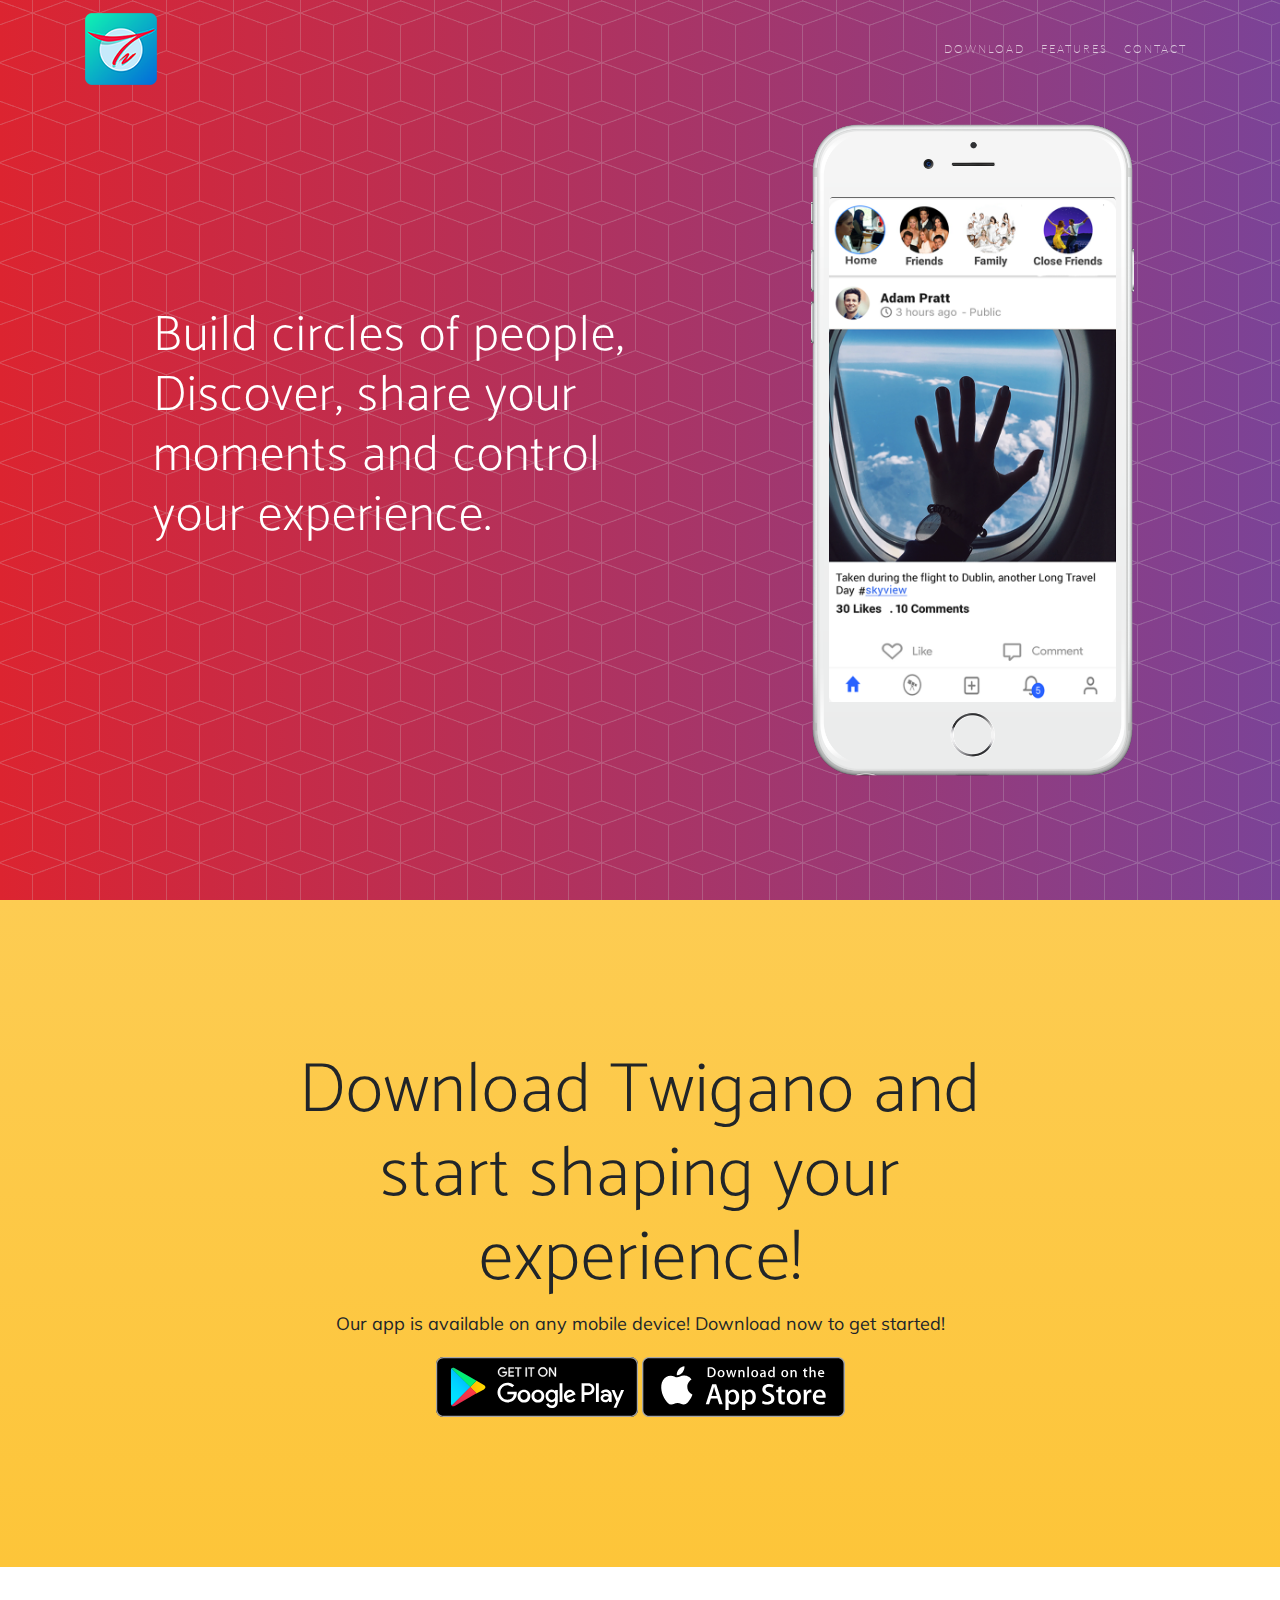
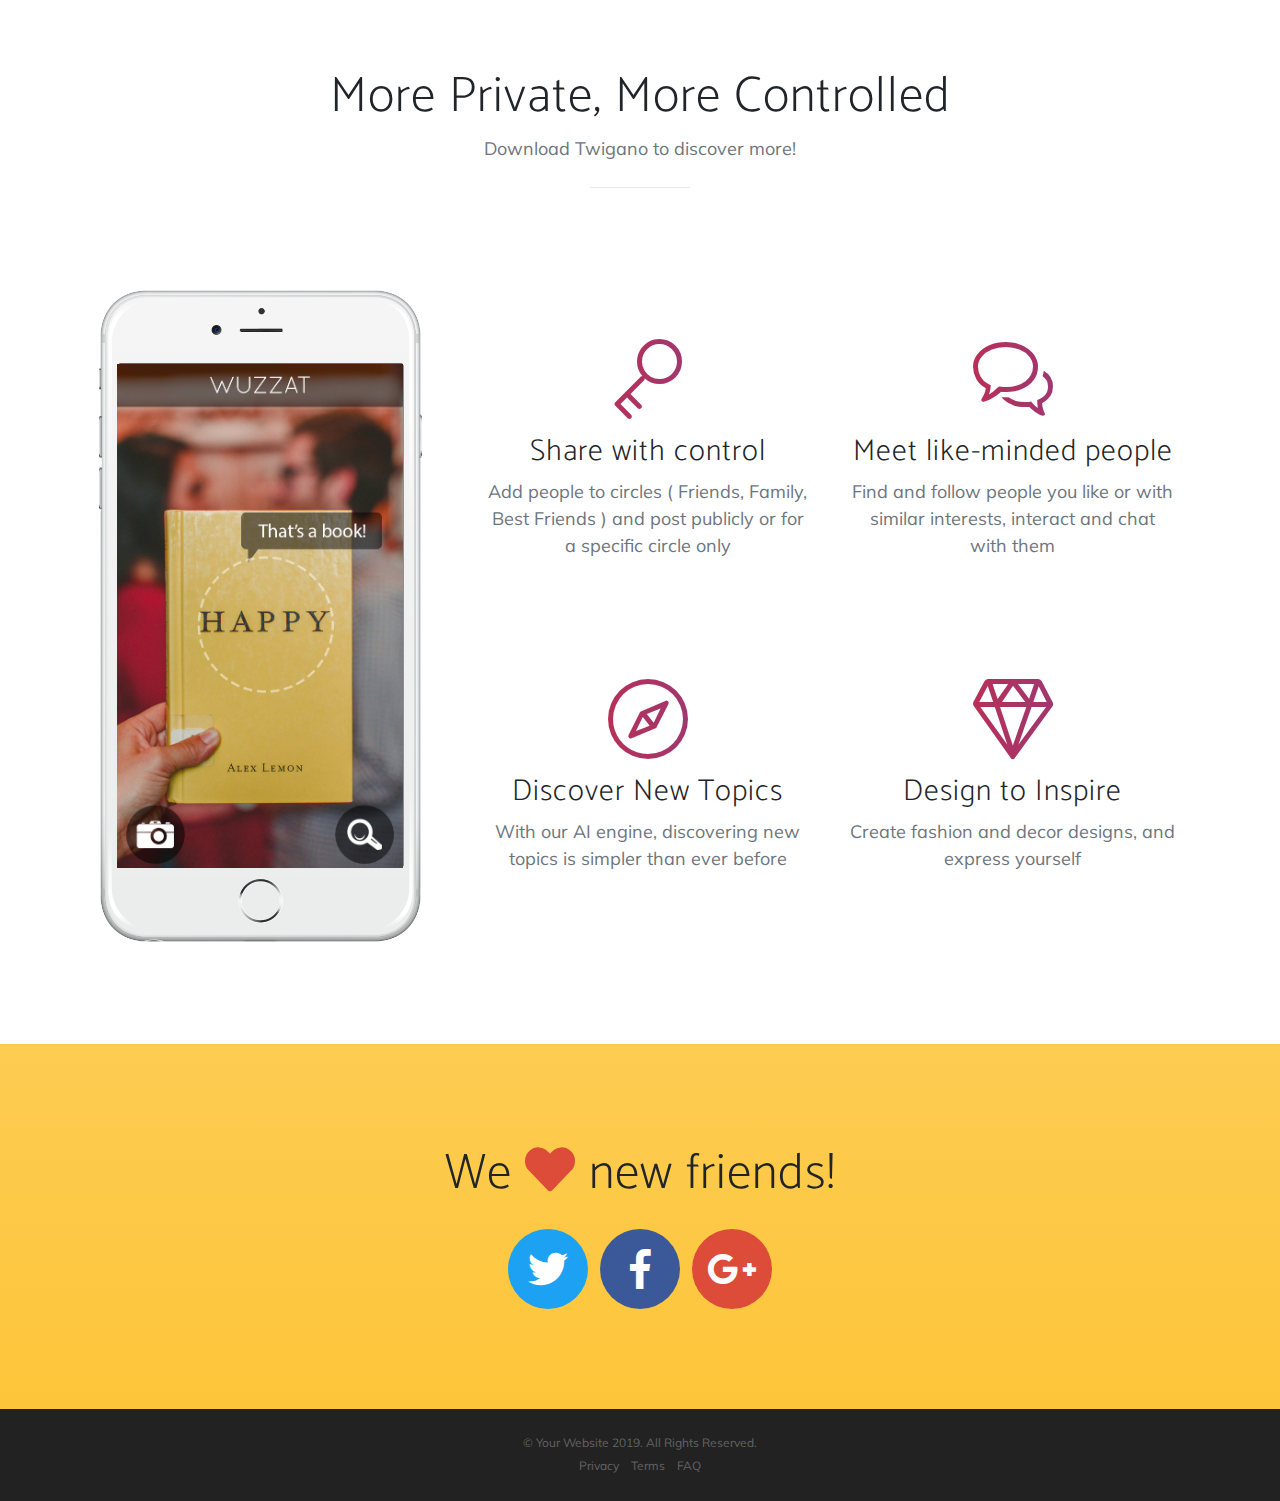
==== twigano site/index.html @ 5e7f29f9 "Twigano site" ====
<!DOCTYPE html>
<html lang="en">

<head>

  <meta charset="utf-8">
  <meta name="viewport" content="width=device-width, initial-scale=1, shrink-to-fit=no">
  <meta name="description" content="">
  <meta name="author" content="">

  <title>Twigano - Build Circles, Discover, and Share</title>

  <!-- Bootstrap core CSS -->
  <link href="vendor/bootstrap/css/bootstrap.min.css" rel="stylesheet">

  <!-- Custom fonts for this template -->
  <link href="vendor/fontawesome-free/css/all.min.css" rel="stylesheet">
  <link rel="stylesheet" href="vendor/simple-line-icons/css/simple-line-icons.css">
  <link href="https://fonts.googleapis.com/css?family=Lato" rel="stylesheet">
  <link href="https://fonts.googleapis.com/css?family=Catamaran:100,200,300,400,500,600,700,800,900" rel="stylesheet">
  <link href="https://fonts.googleapis.com/css?family=Muli" rel="stylesheet">

  <!-- Plugin CSS -->
  <link rel="stylesheet" href="device-mockups/device-mockups.min.css">

  <!-- Custom styles for this template -->
  <link href="css/new-age.min.css" rel="stylesheet">

</head>

<body id="page-top">

  <!-- Navigation -->
  <nav class="navbar navbar-expand-lg navbar-light fixed-top" id="mainNav">
    <div class="container">
      <!--<a class="navbar-brand js-scroll-trigger" href="#page-top">Twigano</a> -->
      <a class="navbar-brand js-scroll-trigger" href="#page-top"><img src="img/app-logo72.png" alt=""></a>
      <button class="navbar-toggler navbar-toggler-right" type="button" data-toggle="collapse" data-target="#navbarResponsive" aria-controls="navbarResponsive" aria-expanded="false" aria-label="Toggle navigation">
        Menu
        <i class="fas fa-bars"></i>
      </button>
      <div class="collapse navbar-collapse" id="navbarResponsive">
        <ul class="navbar-nav ml-auto">
          <li class="nav-item">
            <a class="nav-link js-scroll-trigger" href="#download">Download</a>
          </li>
          <li class="nav-item">
            <a class="nav-link js-scroll-trigger" href="#features">Features</a>
          </li>
          <li class="nav-item">
            <a class="nav-link js-scroll-trigger" href="#contact">Contact</a>
          </li>
        </ul>
      </div>
    </div>
  </nav>

  <header class="masthead">
    <div class="container h-100">
      <div class="row h-100">
        <div class="col-lg-7 my-auto">
          <div class="header-content mx-auto">
            <h1 class="mb-5"> Build circles of people, Discover, share your moments and control your experience.</h1>
            
          </div>
        </div>
        <div class="col-lg-5 my-auto">
          <div class="device-container">
            <div class="device-mockup iphone6_plus portrait white">
              <div class="device">
                <div class="screen">
                  <!-- Demo image for screen mockup, you can put an image here, some HTML, an animation, video, or anything else! -->
                  <img src="img/imgapp.png" class="img-fluid" alt="">
                </div>
                <div class="button">
                  <!-- You can hook the "home button" to some JavaScript events or just remove it -->
                </div>
              </div>
            </div>
          </div>
        </div>
      </div>
    </div>
  </header>

  <section class="download bg-primary text-center" id="download">
    <div class="container">
      <div class="row">
        <div class="col-md-8 mx-auto">
          <h2 class="section-heading">Download Twigano and start shaping your experience!</h2>
          <p>Our app is available on any mobile device! Download now to get started!</p>
          <div class="badges">
            <a class="badge-link" href="#"><img src="img/google-play-badge.svg" alt=""></a>
            <a class="badge-link" href="#"><img src="img/app-store-badge.svg" alt=""></a>
          </div>
        </div>
      </div>
    </div>
  </section>

  <section class="features" id="features">
    <div class="container">
      <div class="section-heading text-center">
        <h2>More Private, More Controlled</h2>
        <p class="text-muted">Download Twigano to discover more!</p>
        <hr>
      </div>
      <div class="row">
        <div class="col-lg-4 my-auto">
          <div class="device-container">
            <div class="device-mockup iphone6_plus portrait white">
              <div class="device">
                <div class="screen">
                  <!-- Demo image for screen mockup, you can put an image here, some HTML, an animation, video, or anything else! -->
                  <img src="img/demo-screen-1.jpg" class="img-fluid" alt="">
                </div>
                <div class="button">
                  <!-- You can hook the "home button" to some JavaScript events or just remove it -->
                </div>
              </div>
            </div>
          </div>
        </div>
        <div class="col-lg-8 my-auto">
          <div class="container-fluid">
            <div class="row">
              <div class="col-lg-6">
                <div class="feature-item">
                  <i class="icon-key text-primary"></i>
                  <h3>Share with control</h3>
                  <p class="text-muted">Add people to circles ( Friends, Family, Best Friends ) and post publicly or for a specific circle only</p>
                </div>
              </div>
              <div class="col-lg-6">
                <div class="feature-item">
                  <i class="icon-bubbles text-primary"></i>
                  <h3>Meet like-minded people</h3>
                  <p class="text-muted">Find and follow people you like or with similar interests, interact and chat with them</p>
                </div>
              </div>
            </div>
            <div class="row">
              <div class="col-lg-6">
                <div class="feature-item">
                  <i class="icon-compass text-primary"></i>
                  <h3>Discover New Topics</h3>
                  <p class="text-muted">With our AI engine, discovering new topics is simpler than ever before</p>
                </div>
              </div>
              <div class="col-lg-6">
                <div class="feature-item">
                  <i class="icon-diamond text-primary"></i>
                  <h3>Design to Inspire</h3>
                  <p class="text-muted">Create fashion and decor designs, and express yourself</p>
                </div>
              </div>
            </div>
          </div>
        </div>
      </div>
    </div>
  </section>
<!--
  <section class="cta">
    <div class="cta-content">
      <div class="container">
        <h2>Stop waiting.<br>Start building.</h2>
        <a href="#contact" class="btn btn-outline btn-xl js-scroll-trigger">Let's Get Started!</a>
      </div>
    </div>
    <div class="overlay"></div>
  </section>
-->
  <section class="contact bg-primary" id="contact">
    <div class="container">
      <h2>We
        <i class="fas fa-heart"></i>
        new friends!</h2>
      <ul class="list-inline list-social">
        <li class="list-inline-item social-twitter">
          <a href="#">
            <i class="fab fa-twitter"></i>
          </a>
        </li>
        <li class="list-inline-item social-facebook">
          <a href="#">
            <i class="fab fa-facebook-f"></i>
          </a>
        </li>
        <li class="list-inline-item social-google-plus">
          <a href="#">
            <i class="fab fa-google-plus-g"></i>
          </a>
        </li>
      </ul>
    </div>
  </section>

  <footer>
    <div class="container">
      <p>&copy; Your Website 2019. All Rights Reserved.</p>
      <ul class="list-inline">
        <li class="list-inline-item">
          <a href="#">Privacy</a>
        </li>
        <li class="list-inline-item">
          <a href="#">Terms</a>
        </li>
        <li class="list-inline-item">
          <a href="#">FAQ</a>
        </li>
      </ul>
    </div>
  </footer>

  <!-- Bootstrap core JavaScript -->
  <script src="vendor/jquery/jquery.min.js"></script>
  <script src="vendor/bootstrap/js/bootstrap.bundle.min.js"></script>

  <!-- Plugin JavaScript -->
  <script src="vendor/jquery-easing/jquery.easing.min.js"></script>

  <!-- Custom scripts for this template -->
  <script src="js/new-age.min.js"></script>

</body>

</html>
---- twigano site/vendor/fontawesome-free/css/all.min.css ----
.fa,.fab,.fal,.far,.fas{-moz-osx-font-smoothing:grayscale;-webkit-font-smoothing:antialiased;display:inline-block;font-style:normal;font-variant:normal;text-rendering:auto;line-height:1}.fa-lg{font-size:1.33333em;line-height:.75em;vertical-align:-.0667em}.fa-xs{font-size:.75em}.fa-sm{font-size:.875em}.fa-1x{font-size:1em}.fa-2x{font-size:2em}.fa-3x{font-size:3em}.fa-4x{font-size:4em}.fa-5x{font-size:5em}.fa-6x{font-size:6em}.fa-7x{font-size:7em}.fa-8x{font-size:8em}.fa-9x{font-size:9em}.fa-10x{font-size:10em}.fa-fw{text-align:center;width:1.25em}.fa-ul{list-style-type:none;margin-left:2.5em;padding-left:0}.fa-ul>li{position:relative}.fa-li{left:-2em;position:absolute;text-align:center;width:2em;line-height:inherit}.fa-border{border:.08em solid #eee;border-radius:.1em;padding:.2em .25em .15em}.fa-pull-left{float:left}.fa-pull-right{float:right}.fa.fa-pull-left,.fab.fa-pull-left,.fal.fa-pull-left,.far.fa-pull-left,.fas.fa-pull-left{margin-right:.3em}.fa.fa-pull-right,.fab.fa-pull-right,.fal.fa-pull-right,.far.fa-pull-right,.fas.fa-pull-right{margin-left:.3em}.fa-spin{animation:fa-spin 2s infinite linear}.fa-pulse{animation:fa-spin 1s infinite steps(8)}@keyframes fa-spin{0%{transform:rotate(0deg)}to{transform:rotate(1turn)}}.fa-rotate-90{-ms-filter:"progid:DXImageTransform.Microsoft.BasicImage(rotation=1)";transform:rotate(90deg)}.fa-rotate-180{-ms-filter:"progid:DXImageTransform.Microsoft.BasicImage(rotation=2)";transform:rotate(180deg)}.fa-rotate-270{-ms-filter:"progid:DXImageTransform.Microsoft.BasicImage(rotation=3)";transform:rotate(270deg)}.fa-flip-horizontal{-ms-filter:"progid:DXImageTransform.Microsoft.BasicImage(rotation=0, mirror=1)";transform:scaleX(-1)}.fa-flip-vertical{transform:scaleY(-1)}.fa-flip-both,.fa-flip-horizontal.fa-flip-vertical,.fa-flip-vertical{-ms-filter:"progid:DXImageTransform.Microsoft.BasicImage(rotation=2, mirror=1)"}.fa-flip-both,.fa-flip-horizontal.fa-flip-vertical{transform:scale(-1)}:root .fa-flip-both,:root .fa-flip-horizontal,:root .fa-flip-vertical,:root .fa-rotate-90,:root .fa-rotate-180,:root .fa-rotate-270{filter:none}.fa-stack{display:inline-block;height:2em;line-height:2em;position:relative;vertical-align:middle;width:2.5em}.fa-stack-1x,.fa-stack-2x{left:0;position:absolute;text-align:center;width:100%}.fa-stack-1x{line-height:inherit}.fa-stack-2x{font-size:2em}.fa-inverse{color:#fff}.fa-500px:before{content:"\f26e"}.fa-accessible-icon:before{content:"\f368"}.fa-accusoft:before{content:"\f369"}.fa-acquisitions-incorporated:before{content:"\f6af"}.fa-ad:before{content:"\f641"}.fa-address-book:before{content:"\f2b9"}.fa-address-card:before{content:"\f2bb"}.fa-adjust:before{content:"\f042"}.fa-adn:before{content:"\f170"}.fa-adobe:before{content:"\f778"}.fa-adversal:before{content:"\f36a"}.fa-affiliatetheme:before{content:"\f36b"}.fa-air-freshener:before{content:"\f5d0"}.fa-algolia:before{content:"\f36c"}.fa-align-center:before{content:"\f037"}.fa-align-justify:before{content:"\f039"}.fa-align-left:before{content:"\f036"}.fa-align-right:before{content:"\f038"}.fa-alipay:before{content:"\f642"}.fa-allergies:before{content:"\f461"}.fa-amazon:before{content:"\f270"}.fa-amazon-pay:before{content:"\f42c"}.fa-ambulance:before{content:"\f0f9"}.fa-american-sign-language-interpreting:before{content:"\f2a3"}.fa-amilia:before{content:"\f36d"}.fa-anchor:before{content:"\f13d"}.fa-android:before{content:"\f17b"}.fa-angellist:before{content:"\f209"}.fa-angle-double-down:before{content:"\f103"}.fa-angle-double-left:before{content:"\f100"}.fa-angle-double-right:before{content:"\f101"}.fa-angle-double-up:before{content:"\f102"}.fa-angle-down:before{content:"\f107"}.fa-angle-left:before{content:"\f104"}.fa-angle-right:before{content:"\f105"}.fa-angle-up:before{content:"\f106"}.fa-angry:before{content:"\f556"}.fa-angrycreative:before{content:"\f36e"}.fa-angular:before{content:"\f420"}.fa-ankh:before{content:"\f644"}.fa-app-store:before{content:"\f36f"}.fa-app-store-ios:before{content:"\f370"}.fa-apper:before{content:"\f371"}.fa-apple:before{content:"\f179"}.fa-apple-alt:before{content:"\f5d1"}.fa-apple-pay:before{content:"\f415"}.fa-archive:before{content:"\f187"}.fa-archway:before{content:"\f557"}.fa-arrow-alt-circle-down:before{content:"\f358"}.fa-arrow-alt-circle-left:before{content:"\f359"}.fa-arrow-alt-circle-right:before{content:"\f35a"}.fa-arrow-alt-circle-up:before{content:"\f35b"}.fa-arrow-circle-down:before{content:"\f0ab"}.fa-arrow-circle-left:before{content:"\f0a8"}.fa-arrow-circle-right:before{content:"\f0a9"}.fa-arrow-circle-up:before{content:"\f0aa"}.fa-arrow-down:before{content:"\f063"}.fa-arrow-left:before{content:"\f060"}.fa-arrow-right:before{content:"\f061"}.fa-arrow-up:before{content:"\f062"}.fa-arrows-alt:before{content:"\f0b2"}.fa-arrows-alt-h:before{content:"\f337"}.fa-arrows-alt-v:before{content:"\f338"}.fa-artstation:before{content:"\f77a"}.fa-assistive-listening-systems:before{content:"\f2a2"}.fa-asterisk:before{content:"\f069"}.fa-asymmetrik:before{content:"\f372"}.fa-at:before{content:"\f1fa"}.fa-atlas:before{content:"\f558"}.fa-atlassian:before{content:"\f77b"}.fa-atom:before{content:"\f5d2"}.fa-audible:before{content:"\f373"}.fa-audio-description:before{content:"\f29e"}.fa-autoprefixer:before{content:"\f41c"}.fa-avianex:before{content:"\f374"}.fa-aviato:before{content:"\f421"}.fa-award:before{content:"\f559"}.fa-aws:before{content:"\f375"}.fa-baby:before{content:"\f77c"}.fa-baby-carriage:before{content:"\f77d"}.fa-backspace:before{content:"\f55a"}.fa-backward:before{content:"\f04a"}.fa-bacon:before{content:"\f7e5"}.fa-balance-scale:before{content:"\f24e"}.fa-ban:before{content:"\f05e"}.fa-band-aid:before{content:"\f462"}.fa-bandcamp:before{content:"\f2d5"}.fa-barcode:before{content:"\f02a"}.fa-bars:before{content:"\f0c9"}.fa-baseball-ball:before{content:"\f433"}.fa-basketball-ball:before{content:"\f434"}.fa-bath:before{content:"\f2cd"}.fa-battery-empty:before{content:"\f244"}.fa-battery-full:before{content:"\f240"}.fa-battery-half:before{content:"\f242"}.fa-battery-quarter:before{content:"\f243"}.fa-battery-three-quarters:before{content:"\f241"}.fa-bed:before{content:"\f236"}.fa-beer:before{content:"\f0fc"}.fa-behance:before{content:"\f1b4"}.fa-behance-square:before{content:"\f1b5"}.fa-bell:before{content:"\f0f3"}.fa-bell-slash:before{content:"\f1f6"}.fa-bezier-curve:before{content:"\f55b"}.fa-bible:before{content:"\f647"}.fa-bicycle:before{content:"\f206"}.fa-bimobject:before{content:"\f378"}.fa-binoculars:before{content:"\f1e5"}.fa-biohazard:before{content:"\f780"}.fa-birthday-cake:before{content:"\f1fd"}.fa-bitbucket:before{content:"\f171"}.fa-bitcoin:before{content:"\f379"}.fa-bity:before{content:"\f37a"}.fa-black-tie:before{content:"\f27e"}.fa-blackberry:before{content:"\f37b"}.fa-blender:before{content:"\f517"}.fa-blender-phone:before{content:"\f6b6"}.fa-blind:before{content:"\f29d"}.fa-blog:before{content:"\f781"}.fa-blogger:before{content:"\f37c"}.fa-blogger-b:before{content:"\f37d"}.fa-bluetooth:before{content:"\f293"}.fa-bluetooth-b:before{content:"\f294"}.fa-bold:before{content:"\f032"}.fa-bolt:before{content:"\f0e7"}.fa-bomb:before{content:"\f1e2"}.fa-bone:before{content:"\f5d7"}.fa-bong:before{content:"\f55c"}.fa-book:before{content:"\f02d"}.fa-book-dead:before{content:"\f6b7"}.fa-book-medical:before{content:"\f7e6"}.fa-book-open:before{content:"\f518"}.fa-book-reader:before{content:"\f5da"}.fa-bookmark:before{content:"\f02e"}.fa-bowling-ball:before{content:"\f436"}.fa-box:before{content:"\f466"}.fa-box-open:before{content:"\f49e"}.fa-boxes:before{content:"\f468"}.fa-braille:before{content:"\f2a1"}.fa-brain:before{content:"\f5dc"}.fa-bread-slice:before{content:"\f7ec"}.fa-briefcase:before{content:"\f0b1"}.fa-briefcase-medical:before{content:"\f469"}.fa-broadcast-tower:before{content:"\f519"}.fa-broom:before{content:"\f51a"}.fa-brush:before{content:"\f55d"}.fa-btc:before{content:"\f15a"}.fa-bug:before{content:"\f188"}.fa-building:before{content:"\f1ad"}.fa-bullhorn:before{content:"\f0a1"}.fa-bullseye:before{content:"\f140"}.fa-burn:before{content:"\f46a"}.fa-buromobelexperte:before{content:"\f37f"}.fa-bus:before{content:"\f207"}.fa-bus-alt:before{content:"\f55e"}.fa-business-time:before{content:"\f64a"}.fa-buysellads:before{content:"\f20d"}.fa-calculator:before{content:"\f1ec"}.fa-calendar:before{content:"\f133"}.fa-calendar-alt:before{content:"\f073"}.fa-calendar-check:before{content:"\f274"}.fa-calendar-day:before{content:"\f783"}.fa-calendar-minus:before{content:"\f272"}.fa-calendar-plus:before{content:"\f271"}.fa-calendar-times:before{content:"\f273"}.fa-calendar-week:before{content:"\f784"}.fa-camera:before{content:"\f030"}.fa-camera-retro:before{content:"\f083"}.fa-campground:before{content:"\f6bb"}.fa-canadian-maple-leaf:before{content:"\f785"}.fa-candy-cane:before{content:"\f786"}.fa-cannabis:before{content:"\f55f"}.fa-capsules:before{content:"\f46b"}.fa-car:before{content:"\f1b9"}.fa-car-alt:before{content:"\f5de"}.fa-car-battery:before{content:"\f5df"}.fa-car-crash:before{content:"\f5e1"}.fa-car-side:before{content:"\f5e4"}.fa-caret-down:before{content:"\f0d7"}.fa-caret-left:before{content:"\f0d9"}.fa-caret-right:before{content:"\f0da"}.fa-caret-square-down:before{content:"\f150"}.fa-caret-square-left:before{content:"\f191"}.fa-caret-square-right:before{content:"\f152"}.fa-caret-square-up:before{content:"\f151"}.fa-caret-up:before{content:"\f0d8"}.fa-carrot:before{content:"\f787"}.fa-cart-arrow-down:before{content:"\f218"}.fa-cart-plus:before{content:"\f217"}.fa-cash-register:before{content:"\f788"}.fa-cat:before{content:"\f6be"}.fa-cc-amazon-pay:before{content:"\f42d"}.fa-cc-amex:before{content:"\f1f3"}.fa-cc-apple-pay:before{content:"\f416"}.fa-cc-diners-club:before{content:"\f24c"}.fa-cc-discover:before{content:"\f1f2"}.fa-cc-jcb:before{content:"\f24b"}.fa-cc-mastercard:before{content:"\f1f1"}.fa-cc-paypal:before{content:"\f1f4"}.fa-cc-stripe:before{content:"\f1f5"}.fa-cc-visa:before{content:"\f1f0"}.fa-centercode:before{content:"\f380"}.fa-centos:before{content:"\f789"}.fa-certificate:before{content:"\f0a3"}.fa-chair:before{content:"\f6c0"}.fa-chalkboard:before{content:"\f51b"}.fa-chalkboard-teacher:before{content:"\f51c"}.fa-charging-station:before{content:"\f5e7"}.fa-chart-area:before{content:"\f1fe"}.fa-chart-bar:before{content:"\f080"}.fa-chart-line:before{content:"\f201"}.fa-chart-pie:before{content:"\f200"}.fa-check:before{content:"\f00c"}.fa-check-circle:before{content:"\f058"}.fa-check-double:before{content:"\f560"}.fa-check-square:before{content:"\f14a"}.fa-cheese:before{content:"\f7ef"}.fa-chess:before{content:"\f439"}.fa-chess-bishop:before{content:"\f43a"}.fa-chess-board:before{content:"\f43c"}.fa-chess-king:before{content:"\f43f"}.fa-chess-knight:before{content:"\f441"}.fa-chess-pawn:before{content:"\f443"}.fa-chess-queen:before{content:"\f445"}.fa-chess-rook:before{content:"\f447"}.fa-chevron-circle-down:before{content:"\f13a"}.fa-chevron-circle-left:before{content:"\f137"}.fa-chevron-circle-right:before{content:"\f138"}.fa-chevron-circle-up:before{content:"\f139"}.fa-chevron-down:before{content:"\f078"}.fa-chevron-left:before{content:"\f053"}.fa-chevron-right:before{content:"\f054"}.fa-chevron-up:before{content:"\f077"}.fa-child:before{content:"\f1ae"}.fa-chrome:before{content:"\f268"}.fa-church:before{content:"\f51d"}.fa-circle:before{content:"\f111"}.fa-circle-notch:before{content:"\f1ce"}.fa-city:before{content:"\f64f"}.fa-clinic-medical:before{content:"\f7f2"}.fa-clipboard:before{content:"\f328"}.fa-clipboard-check:before{content:"\f46c"}.fa-clipboard-list:before{content:"\f46d"}.fa-clock:before{content:"\f017"}.fa-clone:before{content:"\f24d"}.fa-closed-captioning:before{content:"\f20a"}.fa-cloud:before{content:"\f0c2"}.fa-cloud-download-alt:before{content:"\f381"}.fa-cloud-meatball:before{content:"\f73b"}.fa-cloud-moon:before{content:"\f6c3"}.fa-cloud-moon-rain:before{content:"\f73c"}.fa-cloud-rain:before{content:"\f73d"}.fa-cloud-showers-heavy:before{content:"\f740"}.fa-cloud-sun:before{content:"\f6c4"}.fa-cloud-sun-rain:before{content:"\f743"}.fa-cloud-upload-alt:before{content:"\f382"}.fa-cloudscale:before{content:"\f383"}.fa-cloudsmith:before{content:"\f384"}.fa-cloudversify:before{content:"\f385"}.fa-cocktail:before{content:"\f561"}.fa-code:before{content:"\f121"}.fa-code-branch:before{content:"\f126"}.fa-codepen:before{content:"\f1cb"}.fa-codiepie:before{content:"\f284"}.fa-coffee:before{content:"\f0f4"}.fa-cog:before{content:"\f013"}.fa-cogs:before{content:"\f085"}.fa-coins:before{content:"\f51e"}.fa-columns:before{content:"\f0db"}.fa-comment:before{content:"\f075"}.fa-comment-alt:before{content:"\f27a"}.fa-comment-dollar:before{content:"\f651"}.fa-comment-dots:before{content:"\f4ad"}.fa-comment-medical:before{content:"\f7f5"}.fa-comment-slash:before{content:"\f4b3"}.fa-comments:before{content:"\f086"}.fa-comments-dollar:before{content:"\f653"}.fa-compact-disc:before{content:"\f51f"}.fa-compass:before{content:"\f14e"}.fa-compress:before{content:"\f066"}.fa-compress-arrows-alt:before{content:"\f78c"}.fa-concierge-bell:before{content:"\f562"}.fa-confluence:before{content:"\f78d"}.fa-connectdevelop:before{content:"\f20e"}.fa-contao:before{content:"\f26d"}.fa-cookie:before{content:"\f563"}.fa-cookie-bite:before{content:"\f564"}.fa-copy:before{content:"\f0c5"}.fa-copyright:before{content:"\f1f9"}.fa-couch:before{content:"\f4b8"}.fa-cpanel:before{content:"\f388"}.fa-creative-commons:before{content:"\f25e"}.fa-creative-commons-by:before{content:"\f4e7"}.fa-creative-commons-nc:before{content:"\f4e8"}.fa-creative-commons-nc-eu:before{content:"\f4e9"}.fa-creative-commons-nc-jp:before{content:"\f4ea"}.fa-creative-commons-nd:before{content:"\f4eb"}.fa-creative-commons-pd:before{content:"\f4ec"}.fa-creative-commons-pd-alt:before{content:"\f4ed"}.fa-creative-commons-remix:before{content:"\f4ee"}.fa-creative-commons-sa:before{content:"\f4ef"}.fa-creative-commons-sampling:before{content:"\f4f0"}.fa-creative-commons-sampling-plus:before{content:"\f4f1"}.fa-creative-commons-share:before{content:"\f4f2"}.fa-creative-commons-zero:before{content:"\f4f3"}.fa-credit-card:before{content:"\f09d"}.fa-critical-role:before{content:"\f6c9"}.fa-crop:before{content:"\f125"}.fa-crop-alt:before{content:"\f565"}.fa-cross:before{content:"\f654"}.fa-crosshairs:before{content:"\f05b"}.fa-crow:before{content:"\f520"}.fa-crown:before{content:"\f521"}.fa-crutch:before{content:"\f7f7"}.fa-css3:before{content:"\f13c"}.fa-css3-alt:before{content:"\f38b"}.fa-cube:before{content:"\f1b2"}.fa-cubes:before{content:"\f1b3"}.fa-cut:before{content:"\f0c4"}.fa-cuttlefish:before{content:"\f38c"}.fa-d-and-d:before{content:"\f38d"}.fa-d-and-d-beyond:before{content:"\f6ca"}.fa-dashcube:before{content:"\f210"}.fa-database:before{content:"\f1c0"}.fa-deaf:before{content:"\f2a4"}.fa-delicious:before{content:"\f1a5"}.fa-democrat:before{content:"\f747"}.fa-deploydog:before{content:"\f38e"}.fa-deskpro:before{content:"\f38f"}.fa-desktop:before{content:"\f108"}.fa-dev:before{content:"\f6cc"}.fa-deviantart:before{content:"\f1bd"}.fa-dharmachakra:before{content:"\f655"}.fa-dhl:before{content:"\f790"}.fa-diagnoses:before{content:"\f470"}.fa-diaspora:before{content:"\f791"}.fa-dice:before{content:"\f522"}.fa-dice-d20:before{content:"\f6cf"}.fa-dice-d6:before{content:"\f6d1"}.fa-dice-five:before{content:"\f523"}.fa-dice-four:before{content:"\f524"}.fa-dice-one:before{content:"\f525"}.fa-dice-six:before{content:"\f526"}.fa-dice-three:before{content:"\f527"}.fa-dice-two:before{content:"\f528"}.fa-digg:before{content:"\f1a6"}.fa-digital-ocean:before{content:"\f391"}.fa-digital-tachograph:before{content:"\f566"}.fa-directions:before{content:"\f5eb"}.fa-discord:before{content:"\f392"}.fa-discourse:before{content:"\f393"}.fa-divide:before{content:"\f529"}.fa-dizzy:before{content:"\f567"}.fa-dna:before{content:"\f471"}.fa-dochub:before{content:"\f394"}.fa-docker:before{content:"\f395"}.fa-dog:before{content:"\f6d3"}.fa-dollar-sign:before{content:"\f155"}.fa-dolly:before{content:"\f472"}.fa-dolly-flatbed:before{content:"\f474"}.fa-donate:before{content:"\f4b9"}.fa-door-closed:before{content:"\f52a"}.fa-door-open:before{content:"\f52b"}.fa-dot-circle:before{content:"\f192"}.fa-dove:before{content:"\f4ba"}.fa-download:before{content:"\f019"}.fa-draft2digital:before{content:"\f396"}.fa-drafting-compass:before{content:"\f568"}.fa-dragon:before{content:"\f6d5"}.fa-draw-polygon:before{content:"\f5ee"}.fa-dribbble:before{content:"\f17d"}.fa-dribbble-square:before{content:"\f397"}.fa-dropbox:before{content:"\f16b"}.fa-drum:before{content:"\f569"}.fa-drum-steelpan:before{content:"\f56a"}.fa-drumstick-bite:before{content:"\f6d7"}.fa-drupal:before{content:"\f1a9"}.fa-dumbbell:before{content:"\f44b"}.fa-dumpster:before{content:"\f793"}.fa-dumpster-fire:before{content:"\f794"}.fa-dungeon:before{content:"\f6d9"}.fa-dyalog:before{content:"\f399"}.fa-earlybirds:before{content:"\f39a"}.fa-ebay:before{content:"\f4f4"}.fa-edge:before{content:"\f282"}.fa-edit:before{content:"\f044"}.fa-egg:before{content:"\f7fb"}.fa-eject:before{content:"\f052"}.fa-elementor:before{content:"\f430"}.fa-ellipsis-h:before{content:"\f141"}.fa-ellipsis-v:before{content:"\f142"}.fa-ello:before{content:"\f5f1"}.fa-ember:before{content:"\f423"}.fa-empire:before{content:"\f1d1"}.fa-envelope:before{content:"\f0e0"}.fa-envelope-open:before{content:"\f2b6"}.fa-envelope-open-text:before{content:"\f658"}.fa-envelope-square:before{content:"\f199"}.fa-envira:before{content:"\f299"}.fa-equals:before{content:"\f52c"}.fa-eraser:before{content:"\f12d"}.fa-erlang:before{content:"\f39d"}.fa-ethereum:before{content:"\f42e"}.fa-ethernet:before{content:"\f796"}.fa-etsy:before{content:"\f2d7"}.fa-euro-sign:before{content:"\f153"}.fa-exchange-alt:before{content:"\f362"}.fa-exclamation:before{content:"\f12a"}.fa-exclamation-circle:before{content:"\f06a"}.fa-exclamation-triangle:before{content:"\f071"}.fa-expand:before{content:"\f065"}.fa-expand-arrows-alt:before{content:"\f31e"}.fa-expeditedssl:before{content:"\f23e"}.fa-external-link-alt:before{content:"\f35d"}.fa-external-link-square-alt:before{content:"\f360"}.fa-eye:before{content:"\f06e"}.fa-eye-dropper:before{content:"\f1fb"}.fa-eye-slash:before{content:"\f070"}.fa-facebook:before{content:"\f09a"}.fa-facebook-f:before{content:"\f39e"}.fa-facebook-messenger:before{content:"\f39f"}.fa-facebook-square:before{content:"\f082"}.fa-fantasy-flight-games:before{content:"\f6dc"}.fa-fast-backward:before{content:"\f049"}.fa-fast-forward:before{content:"\f050"}.fa-fax:before{content:"\f1ac"}.fa-feather:before{content:"\f52d"}.fa-feather-alt:before{content:"\f56b"}.fa-fedex:before{content:"\f797"}.fa-fedora:before{content:"\f798"}.fa-female:before{content:"\f182"}.fa-fighter-jet:before{content:"\f0fb"}.fa-figma:before{content:"\f799"}.fa-file:before{content:"\f15b"}.fa-file-alt:before{content:"\f15c"}.fa-file-archive:before{content:"\f1c6"}.fa-file-audio:before{content:"\f1c7"}.fa-file-code:before{content:"\f1c9"}.fa-file-contract:before{content:"\f56c"}.fa-file-csv:before{content:"\f6dd"}.fa-file-download:before{content:"\f56d"}.fa-file-excel:before{content:"\f1c3"}.fa-file-export:before{content:"\f56e"}.fa-file-image:before{content:"\f1c5"}.fa-file-import:before{content:"\f56f"}.fa-file-invoice:before{content:"\f570"}.fa-file-invoice-dollar:before{content:"\f571"}.fa-file-medical:before{content:"\f477"}.fa-file-medical-alt:before{content:"\f478"}.fa-file-pdf:before{content:"\f1c1"}.fa-file-powerpoint:before{content:"\f1c4"}.fa-file-prescription:before{content:"\f572"}.fa-file-signature:before{content:"\f573"}.fa-file-upload:before{content:"\f574"}.fa-file-video:before{content:"\f1c8"}.fa-file-word:before{content:"\f1c2"}.fa-fill:before{content:"\f575"}.fa-fill-drip:before{content:"\f576"}.fa-film:before{content:"\f008"}.fa-filter:before{content:"\f0b0"}.fa-fingerprint:before{content:"\f577"}.fa-fire:before{content:"\f06d"}.fa-fire-alt:before{content:"\f7e4"}.fa-fire-extinguisher:before{content:"\f134"}.fa-firefox:before{content:"\f269"}.fa-first-aid:before{content:"\f479"}.fa-first-order:before{content:"\f2b0"}.fa-first-order-alt:before{content:"\f50a"}.fa-firstdraft:before{content:"\f3a1"}.fa-fish:before{content:"\f578"}.fa-fist-raised:before{content:"\f6de"}.fa-flag:before{content:"\f024"}.fa-flag-checkered:before{content:"\f11e"}.fa-flag-usa:before{content:"\f74d"}.fa-flask:before{content:"\f0c3"}.fa-flickr:before{content:"\f16e"}.fa-flipboard:before{content:"\f44d"}.fa-flushed:before{content:"\f579"}.fa-fly:before{content:"\f417"}.fa-folder:before{content:"\f07b"}.fa-folder-minus:before{content:"\f65d"}.fa-folder-open:before{content:"\f07c"}.fa-folder-plus:before{content:"\f65e"}.fa-font:before{content:"\f031"}.fa-font-awesome:before{content:"\f2b4"}.fa-font-awesome-alt:before{content:"\f35c"}.fa-font-awesome-flag:before{content:"\f425"}.fa-font-awesome-logo-full:before{content:"\f4e6"}.fa-fonticons:before{content:"\f280"}.fa-fonticons-fi:before{content:"\f3a2"}.fa-football-ball:before{content:"\f44e"}.fa-fort-awesome:before{content:"\f286"}.fa-fort-awesome-alt:before{content:"\f3a3"}.fa-forumbee:before{content:"\f211"}.fa-forward:before{content:"\f04e"}.fa-foursquare:before{content:"\f180"}.fa-free-code-camp:before{content:"\f2c5"}.fa-freebsd:before{content:"\f3a4"}.fa-frog:before{content:"\f52e"}.fa-frown:before{content:"\f119"}.fa-frown-open:before{content:"\f57a"}.fa-fulcrum:before{content:"\f50b"}.fa-funnel-dollar:before{content:"\f662"}.fa-futbol:before{content:"\f1e3"}.fa-galactic-republic:before{content:"\f50c"}.fa-galactic-senate:before{content:"\f50d"}.fa-gamepad:before{content:"\f11b"}.fa-gas-pump:before{content:"\f52f"}.fa-gavel:before{content:"\f0e3"}.fa-gem:before{content:"\f3a5"}.fa-genderless:before{content:"\f22d"}.fa-get-pocket:before{content:"\f265"}.fa-gg:before{content:"\f260"}.fa-gg-circle:before{content:"\f261"}.fa-ghost:before{content:"\f6e2"}.fa-gift:before{content:"\f06b"}.fa-gifts:before{content:"\f79c"}.fa-git:before{content:"\f1d3"}.fa-git-square:before{content:"\f1d2"}.fa-github:before{content:"\f09b"}.fa-github-alt:before{content:"\f113"}.fa-github-square:before{content:"\f092"}.fa-gitkraken:before{content:"\f3a6"}.fa-gitlab:before{content:"\f296"}.fa-gitter:before{content:"\f426"}.fa-glass-cheers:before{content:"\f79f"}.fa-glass-martini:before{content:"\f000"}.fa-glass-martini-alt:before{content:"\f57b"}.fa-glass-whiskey:before{content:"\f7a0"}.fa-glasses:before{content:"\f530"}.fa-glide:before{content:"\f2a5"}.fa-glide-g:before{content:"\f2a6"}.fa-globe:before{content:"\f0ac"}.fa-globe-africa:before{content:"\f57c"}.fa-globe-americas:before{content:"\f57d"}.fa-globe-asia:before{content:"\f57e"}.fa-globe-europe:before{content:"\f7a2"}.fa-gofore:before{content:"\f3a7"}.fa-golf-ball:before{content:"\f450"}.fa-goodreads:before{content:"\f3a8"}.fa-goodreads-g:before{content:"\f3a9"}.fa-google:before{content:"\f1a0"}.fa-google-drive:before{content:"\f3aa"}.fa-google-play:before{content:"\f3ab"}.fa-google-plus:before{content:"\f2b3"}.fa-google-plus-g:before{content:"\f0d5"}.fa-google-plus-square:before{content:"\f0d4"}.fa-google-wallet:before{content:"\f1ee"}.fa-gopuram:before{content:"\f664"}.fa-graduation-cap:before{content:"\f19d"}.fa-gratipay:before{content:"\f184"}.fa-grav:before{content:"\f2d6"}.fa-greater-than:before{content:"\f531"}.fa-greater-than-equal:before{content:"\f532"}.fa-grimace:before{content:"\f57f"}.fa-grin:before{content:"\f580"}.fa-grin-alt:before{content:"\f581"}.fa-grin-beam:before{content:"\f582"}.fa-grin-beam-sweat:before{content:"\f583"}.fa-grin-hearts:before{content:"\f584"}.fa-grin-squint:before{content:"\f585"}.fa-grin-squint-tears:before{content:"\f586"}.fa-grin-stars:before{content:"\f587"}.fa-grin-tears:before{content:"\f588"}.fa-grin-tongue:before{content:"\f589"}.fa-grin-tongue-squint:before{content:"\f58a"}.fa-grin-tongue-wink:before{content:"\f58b"}.fa-grin-wink:before{content:"\f58c"}.fa-grip-horizontal:before{content:"\f58d"}.fa-grip-lines:before{content:"\f7a4"}.fa-grip-lines-vertical:before{content:"\f7a5"}.fa-grip-vertical:before{content:"\f58e"}.fa-gripfire:before{content:"\f3ac"}.fa-grunt:before{content:"\f3ad"}.fa-guitar:before{content:"\f7a6"}.fa-gulp:before{content:"\f3ae"}.fa-h-square:before{content:"\f0fd"}.fa-hacker-news:before{content:"\f1d4"}.fa-hacker-news-square:before{content:"\f3af"}.fa-hackerrank:before{content:"\f5f7"}.fa-hamburger:before{content:"\f805"}.fa-hammer:before{content:"\f6e3"}.fa-hamsa:before{content:"\f665"}.fa-hand-holding:before{content:"\f4bd"}.fa-hand-holding-heart:before{content:"\f4be"}.fa-hand-holding-usd:before{content:"\f4c0"}.fa-hand-lizard:before{content:"\f258"}.fa-hand-middle-finger:before{content:"\f806"}.fa-hand-paper:before{content:"\f256"}.fa-hand-peace:before{content:"\f25b"}.fa-hand-point-down:before{content:"\f0a7"}.fa-hand-point-left:before{content:"\f0a5"}.fa-hand-point-right:before{content:"\f0a4"}.fa-hand-point-up:before{content:"\f0a6"}.fa-hand-pointer:before{content:"\f25a"}.fa-hand-rock:before{content:"\f255"}.fa-hand-scissors:before{content:"\f257"}.fa-hand-spock:before{content:"\f259"}.fa-hands:before{content:"\f4c2"}.fa-hands-helping:before{content:"\f4c4"}.fa-handshake:before{content:"\f2b5"}.fa-hanukiah:before{content:"\f6e6"}.fa-hard-hat:before{content:"\f807"}.fa-hashtag:before{content:"\f292"}.fa-hat-wizard:before{content:"\f6e8"}.fa-haykal:before{content:"\f666"}.fa-hdd:before{content:"\f0a0"}.fa-heading:before{content:"\f1dc"}.fa-headphones:before{content:"\f025"}.fa-headphones-alt:before{content:"\f58f"}.fa-headset:before{content:"\f590"}.fa-heart:before{content:"\f004"}.fa-heart-broken:before{content:"\f7a9"}.fa-heartbeat:before{content:"\f21e"}.fa-helicopter:before{content:"\f533"}.fa-highlighter:before{content:"\f591"}.fa-hiking:before{content:"\f6ec"}.fa-hippo:before{content:"\f6ed"}.fa-hips:before{content:"\f452"}.fa-hire-a-helper:before{content:"\f3b0"}.fa-history:before{content:"\f1da"}.fa-hockey-puck:before{content:"\f453"}.fa-holly-berry:before{content:"\f7aa"}.fa-home:before{content:"\f015"}.fa-hooli:before{content:"\f427"}.fa-hornbill:before{content:"\f592"}.fa-horse:before{content:"\f6f0"}.fa-horse-head:before{content:"\f7ab"}.fa-hospital:before{content:"\f0f8"}.fa-hospital-alt:before{content:"\f47d"}.fa-hospital-symbol:before{content:"\f47e"}.fa-hot-tub:before{content:"\f593"}.fa-hotdog:before{content:"\f80f"}.fa-hotel:before{content:"\f594"}.fa-hotjar:before{content:"\f3b1"}.fa-hourglass:before{content:"\f254"}.fa-hourglass-end:before{content:"\f253"}.fa-hourglass-half:before{content:"\f252"}.fa-hourglass-start:before{content:"\f251"}.fa-house-damage:before{content:"\f6f1"}.fa-houzz:before{content:"\f27c"}.fa-hryvnia:before{content:"\f6f2"}.fa-html5:before{content:"\f13b"}.fa-hubspot:before{content:"\f3b2"}.fa-i-cursor:before{content:"\f246"}.fa-ice-cream:before{content:"\f810"}.fa-icicles:before{content:"\f7ad"}.fa-id-badge:before{content:"\f2c1"}.fa-id-card:before{content:"\f2c2"}.fa-id-card-alt:before{content:"\f47f"}.fa-igloo:before{content:"\f7ae"}.fa-image:before{content:"\f03e"}.fa-images:before{content:"\f302"}.fa-imdb:before{content:"\f2d8"}.fa-inbox:before{content:"\f01c"}.fa-indent:before{content:"\f03c"}.fa-industry:before{content:"\f275"}.fa-infinity:before{content:"\f534"}.fa-info:before{content:"\f129"}.fa-info-circle:before{content:"\f05a"}.fa-instagram:before{content:"\f16d"}.fa-intercom:before{content:"\f7af"}.fa-internet-explorer:before{content:"\f26b"}.fa-invision:before{content:"\f7b0"}.fa-ioxhost:before{content:"\f208"}.fa-italic:before{content:"\f033"}.fa-itunes:before{content:"\f3b4"}.fa-itunes-note:before{content:"\f3b5"}.fa-java:before{content:"\f4e4"}.fa-jedi:before{content:"\f669"}.fa-jedi-order:before{content:"\f50e"}.fa-jenkins:before{content:"\f3b6"}.fa-jira:before{content:"\f7b1"}.fa-joget:before{content:"\f3b7"}.fa-joint:before{content:"\f595"}.fa-joomla:before{content:"\f1aa"}.fa-journal-whills:before{content:"\f66a"}.fa-js:before{content:"\f3b8"}.fa-js-square:before{content:"\f3b9"}.fa-jsfiddle:before{content:"\f1cc"}.fa-kaaba:before{content:"\f66b"}.fa-kaggle:before{content:"\f5fa"}.fa-key:before{content:"\f084"}.fa-keybase:before{content:"\f4f5"}.fa-keyboard:before{content:"\f11c"}.fa-keycdn:before{content:"\f3ba"}.fa-khanda:before{content:"\f66d"}.fa-kickstarter:before{content:"\f3bb"}.fa-kickstarter-k:before{content:"\f3bc"}.fa-kiss:before{content:"\f596"}.fa-kiss-beam:before{content:"\f597"}.fa-kiss-wink-heart:before{content:"\f598"}.fa-kiwi-bird:before{content:"\f535"}.fa-korvue:before{content:"\f42f"}.fa-landmark:before{content:"\f66f"}.fa-language:before{content:"\f1ab"}.fa-laptop:before{content:"\f109"}.fa-laptop-code:before{content:"\f5fc"}.fa-laptop-medical:before{content:"\f812"}.fa-laravel:before{content:"\f3bd"}.fa-lastfm:before{content:"\f202"}.fa-lastfm-square:before{content:"\f203"}.fa-laugh:before{content:"\f599"}.fa-laugh-beam:before{content:"\f59a"}.fa-laugh-squint:before{content:"\f59b"}.fa-laugh-wink:before{content:"\f59c"}.fa-layer-group:before{content:"\f5fd"}.fa-leaf:before{content:"\f06c"}.fa-leanpub:before{content:"\f212"}.fa-lemon:before{content:"\f094"}.fa-less:before{content:"\f41d"}.fa-less-than:before{content:"\f536"}.fa-less-than-equal:before{content:"\f537"}.fa-level-down-alt:before{content:"\f3be"}.fa-level-up-alt:before{content:"\f3bf"}.fa-life-ring:before{content:"\f1cd"}.fa-lightbulb:before{content:"\f0eb"}.fa-line:before{content:"\f3c0"}.fa-link:before{content:"\f0c1"}.fa-linkedin:before{content:"\f08c"}.fa-linkedin-in:before{content:"\f0e1"}.fa-linode:before{content:"\f2b8"}.fa-linux:before{content:"\f17c"}.fa-lira-sign:before{content:"\f195"}.fa-list:before{content:"\f03a"}.fa-list-alt:before{content:"\f022"}.fa-list-ol:before{content:"\f0cb"}.fa-list-ul:before{content:"\f0ca"}.fa-location-arrow:before{content:"\f124"}.fa-lock:before{content:"\f023"}.fa-lock-open:before{content:"\f3c1"}.fa-long-arrow-alt-down:before{content:"\f309"}.fa-long-arrow-alt-left:before{content:"\f30a"}.fa-long-arrow-alt-right:before{content:"\f30b"}.fa-long-arrow-alt-up:before{content:"\f30c"}.fa-low-vision:before{content:"\f2a8"}.fa-luggage-cart:before{content:"\f59d"}.fa-lyft:before{content:"\f3c3"}.fa-magento:before{content:"\f3c4"}.fa-magic:before{content:"\f0d0"}.fa-magnet:before{content:"\f076"}.fa-mail-bulk:before{content:"\f674"}.fa-mailchimp:before{content:"\f59e"}.fa-male:before{content:"\f183"}.fa-mandalorian:before{content:"\f50f"}.fa-map:before{content:"\f279"}.fa-map-marked:before{content:"\f59f"}.fa-map-marked-alt:before{content:"\f5a0"}.fa-map-marker:before{content:"\f041"}.fa-map-marker-alt:before{content:"\f3c5"}.fa-map-pin:before{content:"\f276"}.fa-map-signs:before{content:"\f277"}.fa-markdown:before{content:"\f60f"}.fa-marker:before{content:"\f5a1"}.fa-mars:before{content:"\f222"}.fa-mars-double:before{content:"\f227"}.fa-mars-stroke:before{content:"\f229"}.fa-mars-stroke-h:before{content:"\f22b"}.fa-mars-stroke-v:before{content:"\f22a"}.fa-mask:before{content:"\f6fa"}.fa-mastodon:before{content:"\f4f6"}.fa-maxcdn:before{content:"\f136"}.fa-medal:before{content:"\f5a2"}.fa-medapps:before{content:"\f3c6"}.fa-medium:before{content:"\f23a"}.fa-medium-m:before{content:"\f3c7"}.fa-medkit:before{content:"\f0fa"}.fa-medrt:before{content:"\f3c8"}.fa-meetup:before{content:"\f2e0"}.fa-megaport:before{content:"\f5a3"}.fa-meh:before{content:"\f11a"}.fa-meh-blank:before{content:"\f5a4"}.fa-meh-rolling-eyes:before{content:"\f5a5"}.fa-memory:before{content:"\f538"}.fa-mendeley:before{content:"\f7b3"}.fa-menorah:before{content:"\f676"}.fa-mercury:before{content:"\f223"}.fa-meteor:before{content:"\f753"}.fa-microchip:before{content:"\f2db"}.fa-microphone:before{content:"\f130"}.fa-microphone-alt:before{content:"\f3c9"}.fa-microphone-alt-slash:before{content:"\f539"}.fa-microphone-slash:before{content:"\f131"}.fa-microscope:before{content:"\f610"}.fa-microsoft:before{content:"\f3ca"}.fa-minus:before{content:"\f068"}.fa-minus-circle:before{content:"\f056"}.fa-minus-square:before{content:"\f146"}.fa-mitten:before{content:"\f7b5"}.fa-mix:before{content:"\f3cb"}.fa-mixcloud:before{content:"\f289"}.fa-mizuni:before{content:"\f3cc"}.fa-mobile:before{content:"\f10b"}.fa-mobile-alt:before{content:"\f3cd"}.fa-modx:before{content:"\f285"}.fa-monero:before{content:"\f3d0"}.fa-money-bill:before{content:"\f0d6"}.fa-money-bill-alt:before{content:"\f3d1"}.fa-money-bill-wave:before{content:"\f53a"}.fa-money-bill-wave-alt:before{content:"\f53b"}.fa-money-check:before{content:"\f53c"}.fa-money-check-alt:before{content:"\f53d"}.fa-monument:before{content:"\f5a6"}.fa-moon:before{content:"\f186"}.fa-mortar-pestle:before{content:"\f5a7"}.fa-mosque:before{content:"\f678"}.fa-motorcycle:before{content:"\f21c"}.fa-mountain:before{content:"\f6fc"}.fa-mouse-pointer:before{content:"\f245"}.fa-mug-hot:before{content:"\f7b6"}.fa-music:before{content:"\f001"}.fa-napster:before{content:"\f3d2"}.fa-neos:before{content:"\f612"}.fa-network-wired:before{content:"\f6ff"}.fa-neuter:before{content:"\f22c"}.fa-newspaper:before{content:"\f1ea"}.fa-nimblr:before{content:"\f5a8"}.fa-nintendo-switch:before{content:"\f418"}.fa-node:before{content:"\f419"}.fa-node-js:before{content:"\f3d3"}.fa-not-equal:before{content:"\f53e"}.fa-notes-medical:before{content:"\f481"}.fa-npm:before{content:"\f3d4"}.fa-ns8:before{content:"\f3d5"}.fa-nutritionix:before{content:"\f3d6"}.fa-object-group:before{content:"\f247"}.fa-object-ungroup:before{content:"\f248"}.fa-odnoklassniki:before{content:"\f263"}.fa-odnoklassniki-square:before{content:"\f264"}.fa-oil-can:before{content:"\f613"}.fa-old-republic:before{content:"\f510"}.fa-om:before{content:"\f679"}.fa-opencart:before{content:"\f23d"}.fa-openid:before{content:"\f19b"}.fa-opera:before{content:"\f26a"}.fa-optin-monster:before{content:"\f23c"}.fa-osi:before{content:"\f41a"}.fa-otter:before{content:"\f700"}.fa-outdent:before{content:"\f03b"}.fa-page4:before{content:"\f3d7"}.fa-pagelines:before{content:"\f18c"}.fa-pager:before{content:"\f815"}.fa-paint-brush:before{content:"\f1fc"}.fa-paint-roller:before{content:"\f5aa"}.fa-palette:before{content:"\f53f"}.fa-palfed:before{content:"\f3d8"}.fa-pallet:before{content:"\f482"}.fa-paper-plane:before{content:"\f1d8"}.fa-paperclip:before{content:"\f0c6"}.fa-parachute-box:before{content:"\f4cd"}.fa-paragraph:before{content:"\f1dd"}.fa-parking:before{content:"\f540"}.fa-passport:before{content:"\f5ab"}.fa-pastafarianism:before{content:"\f67b"}.fa-paste:before{content:"\f0ea"}.fa-patreon:before{content:"\f3d9"}.fa-pause:before{content:"\f04c"}.fa-pause-circle:before{content:"\f28b"}.fa-paw:before{content:"\f1b0"}.fa-paypal:before{content:"\f1ed"}.fa-peace:before{content:"\f67c"}.fa-pen:before{content:"\f304"}.fa-pen-alt:before{content:"\f305"}.fa-pen-fancy:before{content:"\f5ac"}.fa-pen-nib:before{content:"\f5ad"}.fa-pen-square:before{content:"\f14b"}.fa-pencil-alt:before{content:"\f303"}.fa-pencil-ruler:before{content:"\f5ae"}.fa-penny-arcade:before{content:"\f704"}.fa-people-carry:before{content:"\f4ce"}.fa-pepper-hot:before{content:"\f816"}.fa-percent:before{content:"\f295"}.fa-percentage:before{content:"\f541"}.fa-periscope:before{content:"\f3da"}.fa-person-booth:before{content:"\f756"}.fa-phabricator:before{content:"\f3db"}.fa-phoenix-framework:before{content:"\f3dc"}.fa-phoenix-squadron:before{content:"\f511"}.fa-phone:before{content:"\f095"}.fa-phone-slash:before{content:"\f3dd"}.fa-phone-square:before{content:"\f098"}.fa-phone-volume:before{content:"\f2a0"}.fa-php:before{content:"\f457"}.fa-pied-piper:before{content:"\f2ae"}.fa-pied-piper-alt:before{content:"\f1a8"}.fa-pied-piper-hat:before{content:"\f4e5"}.fa-pied-piper-pp:before{content:"\f1a7"}.fa-piggy-bank:before{content:"\f4d3"}.fa-pills:before{content:"\f484"}.fa-pinterest:before{content:"\f0d2"}.fa-pinterest-p:before{content:"\f231"}.fa-pinterest-square:before{content:"\f0d3"}.fa-pizza-slice:before{content:"\f818"}.fa-place-of-worship:before{content:"\f67f"}.fa-plane:before{content:"\f072"}.fa-plane-arrival:before{content:"\f5af"}.fa-plane-departure:before{content:"\f5b0"}.fa-play:before{content:"\f04b"}.fa-play-circle:before{content:"\f144"}.fa-playstation:before{content:"\f3df"}.fa-plug:before{content:"\f1e6"}.fa-plus:before{content:"\f067"}.fa-plus-circle:before{content:"\f055"}.fa-plus-square:before{content:"\f0fe"}.fa-podcast:before{content:"\f2ce"}.fa-poll:before{content:"\f681"}.fa-poll-h:before{content:"\f682"}.fa-poo:before{content:"\f2fe"}.fa-poo-storm:before{content:"\f75a"}.fa-poop:before{content:"\f619"}.fa-portrait:before{content:"\f3e0"}.fa-pound-sign:before{content:"\f154"}.fa-power-off:before{content:"\f011"}.fa-pray:before{content:"\f683"}.fa-praying-hands:before{content:"\f684"}.fa-prescription:before{content:"\f5b1"}.fa-prescription-bottle:before{content:"\f485"}.fa-prescription-bottle-alt:before{content:"\f486"}.fa-print:before{content:"\f02f"}.fa-procedures:before{content:"\f487"}.fa-product-hunt:before{content:"\f288"}.fa-project-diagram:before{content:"\f542"}.fa-pushed:before{content:"\f3e1"}.fa-puzzle-piece:before{content:"\f12e"}.fa-python:before{content:"\f3e2"}.fa-qq:before{content:"\f1d6"}.fa-qrcode:before{content:"\f029"}.fa-question:before{content:"\f128"}.fa-question-circle:before{content:"\f059"}.fa-quidditch:before{content:"\f458"}.fa-quinscape:before{content:"\f459"}.fa-quora:before{content:"\f2c4"}.fa-quote-left:before{content:"\f10d"}.fa-quote-right:before{content:"\f10e"}.fa-quran:before{content:"\f687"}.fa-r-project:before{content:"\f4f7"}.fa-radiation:before{content:"\f7b9"}.fa-radiation-alt:before{content:"\f7ba"}.fa-rainbow:before{content:"\f75b"}.fa-random:before{content:"\f074"}.fa-raspberry-pi:before{content:"\f7bb"}.fa-ravelry:before{content:"\f2d9"}.fa-react:before{content:"\f41b"}.fa-reacteurope:before{content:"\f75d"}.fa-readme:before{content:"\f4d5"}.fa-rebel:before{content:"\f1d0"}.fa-receipt:before{content:"\f543"}.fa-recycle:before{content:"\f1b8"}.fa-red-river:before{content:"\f3e3"}.fa-reddit:before{content:"\f1a1"}.fa-reddit-alien:before{content:"\f281"}.fa-reddit-square:before{content:"\f1a2"}.fa-redhat:before{content:"\f7bc"}.fa-redo:before{content:"\f01e"}.fa-redo-alt:before{content:"\f2f9"}.fa-registered:before{content:"\f25d"}.fa-renren:before{content:"\f18b"}.fa-reply:before{content:"\f3e5"}.fa-reply-all:before{content:"\f122"}.fa-replyd:before{content:"\f3e6"}.fa-republican:before{content:"\f75e"}.fa-researchgate:before{content:"\f4f8"}.fa-resolving:before{content:"\f3e7"}.fa-restroom:before{content:"\f7bd"}.fa-retweet:before{content:"\f079"}.fa-rev:before{content:"\f5b2"}.fa-ribbon:before{content:"\f4d6"}.fa-ring:before{content:"\f70b"}.fa-road:before{content:"\f018"}.fa-robot:before{content:"\f544"}.fa-rocket:before{content:"\f135"}.fa-rocketchat:before{content:"\f3e8"}.fa-rockrms:before{content:"\f3e9"}.fa-route:before{content:"\f4d7"}.fa-rss:before{content:"\f09e"}.fa-rss-square:before{content:"\f143"}.fa-ruble-sign:before{content:"\f158"}.fa-ruler:before{content:"\f545"}.fa-ruler-combined:before{content:"\f546"}.fa-ruler-horizontal:before{content:"\f547"}.fa-ruler-vertical:before{content:"\f548"}.fa-running:before{content:"\f70c"}.fa-rupee-sign:before{content:"\f156"}.fa-sad-cry:before{content:"\f5b3"}.fa-sad-tear:before{content:"\f5b4"}.fa-safari:before{content:"\f267"}.fa-sass:before{content:"\f41e"}.fa-satellite:before{content:"\f7bf"}.fa-satellite-dish:before{content:"\f7c0"}.fa-save:before{content:"\f0c7"}.fa-schlix:before{content:"\f3ea"}.fa-school:before{content:"\f549"}.fa-screwdriver:before{content:"\f54a"}.fa-scribd:before{content:"\f28a"}.fa-scroll:before{content:"\f70e"}.fa-sd-card:before{content:"\f7c2"}.fa-search:before{content:"\f002"}.fa-search-dollar:before{content:"\f688"}.fa-search-location:before{content:"\f689"}.fa-search-minus:before{content:"\f010"}.fa-search-plus:before{content:"\f00e"}.fa-searchengin:before{content:"\f3eb"}.fa-seedling:before{content:"\f4d8"}.fa-sellcast:before{content:"\f2da"}.fa-sellsy:before{content:"\f213"}.fa-server:before{content:"\f233"}.fa-servicestack:before{content:"\f3ec"}.fa-shapes:before{content:"\f61f"}.fa-share:before{content:"\f064"}.fa-share-alt:before{content:"\f1e0"}.fa-share-alt-square:before{content:"\f1e1"}.fa-share-square:before{content:"\f14d"}.fa-shekel-sign:before{content:"\f20b"}.fa-shield-alt:before{content:"\f3ed"}.fa-ship:before{content:"\f21a"}.fa-shipping-fast:before{content:"\f48b"}.fa-shirtsinbulk:before{content:"\f214"}.fa-shoe-prints:before{content:"\f54b"}.fa-shopping-bag:before{content:"\f290"}.fa-shopping-basket:before{content:"\f291"}.fa-shopping-cart:before{content:"\f07a"}.fa-shopware:before{content:"\f5b5"}.fa-shower:before{content:"\f2cc"}.fa-shuttle-van:before{content:"\f5b6"}.fa-sign:before{content:"\f4d9"}.fa-sign-in-alt:before{content:"\f2f6"}.fa-sign-language:before{content:"\f2a7"}.fa-sign-out-alt:before{content:"\f2f5"}.fa-signal:before{content:"\f012"}.fa-signature:before{content:"\f5b7"}.fa-sim-card:before{content:"\f7c4"}.fa-simplybuilt:before{content:"\f215"}.fa-sistrix:before{content:"\f3ee"}.fa-sitemap:before{content:"\f0e8"}.fa-sith:before{content:"\f512"}.fa-skating:before{content:"\f7c5"}.fa-sketch:before{content:"\f7c6"}.fa-skiing:before{content:"\f7c9"}.fa-skiing-nordic:before{content:"\f7ca"}.fa-skull:before{content:"\f54c"}.fa-skull-crossbones:before{content:"\f714"}.fa-skyatlas:before{content:"\f216"}.fa-skype:before{content:"\f17e"}.fa-slack:before{content:"\f198"}.fa-slack-hash:before{content:"\f3ef"}.fa-slash:before{content:"\f715"}.fa-sleigh:before{content:"\f7cc"}.fa-sliders-h:before{content:"\f1de"}.fa-slideshare:before{content:"\f1e7"}.fa-smile:before{content:"\f118"}.fa-smile-beam:before{content:"\f5b8"}.fa-smile-wink:before{content:"\f4da"}.fa-smog:before{content:"\f75f"}.fa-smoking:before{content:"\f48d"}.fa-smoking-ban:before{content:"\f54d"}.fa-sms:before{content:"\f7cd"}.fa-snapchat:before{content:"\f2ab"}.fa-snapchat-ghost:before{content:"\f2ac"}.fa-snapchat-square:before{content:"\f2ad"}.fa-snowboarding:before{content:"\f7ce"}.fa-snowflake:before{content:"\f2dc"}.fa-snowman:before{content:"\f7d0"}.fa-snowplow:before{content:"\f7d2"}.fa-socks:before{content:"\f696"}.fa-solar-panel:before{content:"\f5ba"}.fa-sort:before{content:"\f0dc"}.fa-sort-alpha-down:before{content:"\f15d"}.fa-sort-alpha-up:before{content:"\f15e"}.fa-sort-amount-down:before{content:"\f160"}.fa-sort-amount-up:before{content:"\f161"}.fa-sort-down:before{content:"\f0dd"}.fa-sort-numeric-down:before{content:"\f162"}.fa-sort-numeric-up:before{content:"\f163"}.fa-sort-up:before{content:"\f0de"}.fa-soundcloud:before{content:"\f1be"}.fa-sourcetree:before{content:"\f7d3"}.fa-spa:before{content:"\f5bb"}.fa-space-shuttle:before{content:"\f197"}.fa-speakap:before{content:"\f3f3"}.fa-spider:before{content:"\f717"}.fa-spinner:before{content:"\f110"}.fa-splotch:before{content:"\f5bc"}.fa-spotify:before{content:"\f1bc"}.fa-spray-can:before{content:"\f5bd"}.fa-square:before{content:"\f0c8"}.fa-square-full:before{content:"\f45c"}.fa-square-root-alt:before{content:"\f698"}.fa-squarespace:before{content:"\f5be"}.fa-stack-exchange:before{content:"\f18d"}.fa-stack-overflow:before{content:"\f16c"}.fa-stamp:before{content:"\f5bf"}.fa-star:before{content:"\f005"}.fa-star-and-crescent:before{content:"\f699"}.fa-star-half:before{content:"\f089"}.fa-star-half-alt:before{content:"\f5c0"}.fa-star-of-david:before{content:"\f69a"}.fa-star-of-life:before{content:"\f621"}.fa-staylinked:before{content:"\f3f5"}.fa-steam:before{content:"\f1b6"}.fa-steam-square:before{content:"\f1b7"}.fa-steam-symbol:before{content:"\f3f6"}.fa-step-backward:before{content:"\f048"}.fa-step-forward:before{content:"\f051"}.fa-stethoscope:before{content:"\f0f1"}.fa-sticker-mule:before{content:"\f3f7"}.fa-sticky-note:before{content:"\f249"}.fa-stop:before{content:"\f04d"}.fa-stop-circle:before{content:"\f28d"}.fa-stopwatch:before{content:"\f2f2"}.fa-store:before{content:"\f54e"}.fa-store-alt:before{content:"\f54f"}.fa-strava:before{content:"\f428"}.fa-stream:before{content:"\f550"}.fa-street-view:before{content:"\f21d"}.fa-strikethrough:before{content:"\f0cc"}.fa-stripe:before{content:"\f429"}.fa-stripe-s:before{content:"\f42a"}.fa-stroopwafel:before{content:"\f551"}.fa-studiovinari:before{content:"\f3f8"}.fa-stumbleupon:before{content:"\f1a4"}.fa-stumbleupon-circle:before{content:"\f1a3"}.fa-subscript:before{content:"\f12c"}.fa-subway:before{content:"\f239"}.fa-suitcase:before{content:"\f0f2"}.fa-suitcase-rolling:before{content:"\f5c1"}.fa-sun:before{content:"\f185"}.fa-superpowers:before{content:"\f2dd"}.fa-superscript:before{content:"\f12b"}.fa-supple:before{content:"\f3f9"}.fa-surprise:before{content:"\f5c2"}.fa-suse:before{content:"\f7d6"}.fa-swatchbook:before{content:"\f5c3"}.fa-swimmer:before{content:"\f5c4"}.fa-swimming-pool:before{content:"\f5c5"}.fa-synagogue:before{content:"\f69b"}.fa-sync:before{content:"\f021"}.fa-sync-alt:before{content:"\f2f1"}.fa-syringe:before{content:"\f48e"}.fa-table:before{content:"\f0ce"}.fa-table-tennis:before{content:"\f45d"}.fa-tablet:before{content:"\f10a"}.fa-tablet-alt:before{content:"\f3fa"}.fa-tablets:before{content:"\f490"}.fa-tachometer-alt:before{content:"\f3fd"}.fa-tag:before{content:"\f02b"}.fa-tags:before{content:"\f02c"}.fa-tape:before{content:"\f4db"}.fa-tasks:before{content:"\f0ae"}.fa-taxi:before{content:"\f1ba"}.fa-teamspeak:before{content:"\f4f9"}.fa-teeth:before{content:"\f62e"}.fa-teeth-open:before{content:"\f62f"}.fa-telegram:before{content:"\f2c6"}.fa-telegram-plane:before{content:"\f3fe"}.fa-temperature-high:before{content:"\f769"}.fa-temperature-low:before{content:"\f76b"}.fa-tencent-weibo:before{content:"\f1d5"}.fa-tenge:before{content:"\f7d7"}.fa-terminal:before{content:"\f120"}.fa-text-height:before{content:"\f034"}.fa-text-width:before{content:"\f035"}.fa-th:before{content:"\f00a"}.fa-th-large:before{content:"\f009"}.fa-th-list:before{content:"\f00b"}.fa-the-red-yeti:before{content:"\f69d"}.fa-theater-masks:before{content:"\f630"}.fa-themeco:before{content:"\f5c6"}.fa-themeisle:before{content:"\f2b2"}.fa-thermometer:before{content:"\f491"}.fa-thermometer-empty:before{content:"\f2cb"}.fa-thermometer-full:before{content:"\f2c7"}.fa-thermometer-half:before{content:"\f2c9"}.fa-thermometer-quarter:before{content:"\f2ca"}.fa-thermometer-three-quarters:before{content:"\f2c8"}.fa-think-peaks:before{content:"\f731"}.fa-thumbs-down:before{content:"\f165"}.fa-thumbs-up:before{content:"\f164"}.fa-thumbtack:before{content:"\f08d"}.fa-ticket-alt:before{content:"\f3ff"}.fa-times:before{content:"\f00d"}.fa-times-circle:before{content:"\f057"}.fa-tint:before{content:"\f043"}.fa-tint-slash:before{content:"\f5c7"}.fa-tired:before{content:"\f5c8"}.fa-toggle-off:before{content:"\f204"}.fa-toggle-on:before{content:"\f205"}.fa-toilet:before{content:"\f7d8"}.fa-toilet-paper:before{content:"\f71e"}.fa-toolbox:before{content:"\f552"}.fa-tools:before{content:"\f7d9"}.fa-tooth:before{content:"\f5c9"}.fa-torah:before{content:"\f6a0"}.fa-torii-gate:before{content:"\f6a1"}.fa-tractor:before{content:"\f722"}.fa-trade-federation:before{content:"\f513"}.fa-trademark:before{content:"\f25c"}.fa-traffic-light:before{content:"\f637"}.fa-train:before{content:"\f238"}.fa-tram:before{content:"\f7da"}.fa-transgender:before{content:"\f224"}.fa-transgender-alt:before{content:"\f225"}.fa-trash:before{content:"\f1f8"}.fa-trash-alt:before{content:"\f2ed"}.fa-trash-restore:before{content:"\f829"}.fa-trash-restore-alt:before{content:"\f82a"}.fa-tree:before{content:"\f1bb"}.fa-trello:before{content:"\f181"}.fa-tripadvisor:before{content:"\f262"}.fa-trophy:before{content:"\f091"}.fa-truck:before{content:"\f0d1"}.fa-truck-loading:before{content:"\f4de"}.fa-truck-monster:before{content:"\f63b"}.fa-truck-moving:before{content:"\f4df"}.fa-truck-pickup:before{content:"\f63c"}.fa-tshirt:before{content:"\f553"}.fa-tty:before{content:"\f1e4"}.fa-tumblr:before{content:"\f173"}.fa-tumblr-square:before{content:"\f174"}.fa-tv:before{content:"\f26c"}.fa-twitch:before{content:"\f1e8"}.fa-twitter:before{content:"\f099"}.fa-twitter-square:before{content:"\f081"}.fa-typo3:before{content:"\f42b"}.fa-uber:before{content:"\f402"}.fa-ubuntu:before{content:"\f7df"}.fa-uikit:before{content:"\f403"}.fa-umbrella:before{content:"\f0e9"}.fa-umbrella-beach:before{content:"\f5ca"}.fa-underline:before{content:"\f0cd"}.fa-undo:before{content:"\f0e2"}.fa-undo-alt:before{content:"\f2ea"}.fa-uniregistry:before{content:"\f404"}.fa-universal-access:before{content:"\f29a"}.fa-university:before{content:"\f19c"}.fa-unlink:before{content:"\f127"}.fa-unlock:before{content:"\f09c"}.fa-unlock-alt:before{content:"\f13e"}.fa-untappd:before{content:"\f405"}.fa-upload:before{content:"\f093"}.fa-ups:before{content:"\f7e0"}.fa-usb:before{content:"\f287"}.fa-user:before{content:"\f007"}.fa-user-alt:before{content:"\f406"}.fa-user-alt-slash:before{content:"\f4fa"}.fa-user-astronaut:before{content:"\f4fb"}.fa-user-check:before{content:"\f4fc"}.fa-user-circle:before{content:"\f2bd"}.fa-user-clock:before{content:"\f4fd"}.fa-user-cog:before{content:"\f4fe"}.fa-user-edit:before{content:"\f4ff"}.fa-user-friends:before{content:"\f500"}.fa-user-graduate:before{content:"\f501"}.fa-user-injured:before{content:"\f728"}.fa-user-lock:before{content:"\f502"}.fa-user-md:before{content:"\f0f0"}.fa-user-minus:before{content:"\f503"}.fa-user-ninja:before{content:"\f504"}.fa-user-nurse:before{content:"\f82f"}.fa-user-plus:before{content:"\f234"}.fa-user-secret:before{content:"\f21b"}.fa-user-shield:before{content:"\f505"}.fa-user-slash:before{content:"\f506"}.fa-user-tag:before{content:"\f507"}.fa-user-tie:before{content:"\f508"}.fa-user-times:before{content:"\f235"}.fa-users:before{content:"\f0c0"}.fa-users-cog:before{content:"\f509"}.fa-usps:before{content:"\f7e1"}.fa-ussunnah:before{content:"\f407"}.fa-utensil-spoon:before{content:"\f2e5"}.fa-utensils:before{content:"\f2e7"}.fa-vaadin:before{content:"\f408"}.fa-vector-square:before{content:"\f5cb"}.fa-venus:before{content:"\f221"}.fa-venus-double:before{content:"\f226"}.fa-venus-mars:before{content:"\f228"}.fa-viacoin:before{content:"\f237"}.fa-viadeo:before{content:"\f2a9"}.fa-viadeo-square:before{content:"\f2aa"}.fa-vial:before{content:"\f492"}.fa-vials:before{content:"\f493"}.fa-viber:before{content:"\f409"}.fa-video:before{content:"\f03d"}.fa-video-slash:before{content:"\f4e2"}.fa-vihara:before{content:"\f6a7"}.fa-vimeo:before{content:"\f40a"}.fa-vimeo-square:before{content:"\f194"}.fa-vimeo-v:before{content:"\f27d"}.fa-vine:before{content:"\f1ca"}.fa-vk:before{content:"\f189"}.fa-vnv:before{content:"\f40b"}.fa-volleyball-ball:before{content:"\f45f"}.fa-volume-down:before{content:"\f027"}.fa-volume-mute:before{content:"\f6a9"}.fa-volume-off:before{content:"\f026"}.fa-volume-up:before{content:"\f028"}.fa-vote-yea:before{content:"\f772"}.fa-vr-cardboard:before{content:"\f729"}.fa-vuejs:before{content:"\f41f"}.fa-walking:before{content:"\f554"}.fa-wallet:before{content:"\f555"}.fa-warehouse:before{content:"\f494"}.fa-water:before{content:"\f773"}.fa-weebly:before{content:"\f5cc"}.fa-weibo:before{content:"\f18a"}.fa-weight:before{content:"\f496"}.fa-weight-hanging:before{content:"\f5cd"}.fa-weixin:before{content:"\f1d7"}.fa-whatsapp:before{content:"\f232"}.fa-whatsapp-square:before{content:"\f40c"}.fa-wheelchair:before{content:"\f193"}.fa-whmcs:before{content:"\f40d"}.fa-wifi:before{content:"\f1eb"}.fa-wikipedia-w:before{content:"\f266"}.fa-wind:before{content:"\f72e"}.fa-window-close:before{content:"\f410"}.fa-window-maximize:before{content:"\f2d0"}.fa-window-minimize:before{content:"\f2d1"}.fa-window-restore:before{content:"\f2d2"}.fa-windows:before{content:"\f17a"}.fa-wine-bottle:before{content:"\f72f"}.fa-wine-glass:before{content:"\f4e3"}.fa-wine-glass-alt:before{content:"\f5ce"}.fa-wix:before{content:"\f5cf"}.fa-wizards-of-the-coast:before{content:"\f730"}.fa-wolf-pack-battalion:before{content:"\f514"}.fa-won-sign:before{content:"\f159"}.fa-wordpress:before{content:"\f19a"}.fa-wordpress-simple:before{content:"\f411"}.fa-wpbeginner:before{content:"\f297"}.fa-wpexplorer:before{content:"\f2de"}.fa-wpforms:before{content:"\f298"}.fa-wpressr:before{content:"\f3e4"}.fa-wrench:before{content:"\f0ad"}.fa-x-ray:before{content:"\f497"}.fa-xbox:before{content:"\f412"}.fa-xing:before{content:"\f168"}.fa-xing-square:before{content:"\f169"}.fa-y-combinator:before{content:"\f23b"}.fa-yahoo:before{content:"\f19e"}.fa-yandex:before{content:"\f413"}.fa-yandex-international:before{content:"\f414"}.fa-yarn:before{content:"\f7e3"}.fa-yelp:before{content:"\f1e9"}.fa-yen-sign:before{content:"\f157"}.fa-yin-yang:before{content:"\f6ad"}.fa-yoast:before{content:"\f2b1"}.fa-youtube:before{content:"\f167"}.fa-youtube-square:before{content:"\f431"}.fa-zhihu:before{content:"\f63f"}.sr-only{border:0;clip:rect(0,0,0,0);height:1px;margin:-1px;overflow:hidden;padding:0;position:absolute;width:1px}.sr-only-focusable:active,.sr-only-focusable:focus{clip:auto;height:auto;margin:0;overflow:visible;position:static;width:auto}@font-face{font-family:"Font Awesome 5 Brands";font-style:normal;font-weight:normal;font-display:auto;src:url(../webfonts/fa-brands-400.eot);src:url(../webfonts/fa-brands-400.eot?#iefix) format("embedded-opentype"),url(../webfonts/fa-brands-400.woff2) format("woff2"),url(../webfonts/fa-brands-400.woff) format("woff"),url(../webfonts/fa-brands-400.ttf) format("truetype"),url(../webfonts/fa-brands-400.svg#fontawesome) format("svg")}.fab{font-family:"Font Awesome 5 Brands"}@font-face{font-family:"Font Awesome 5 Free";font-style:normal;font-weight:400;font-display:auto;src:url(../webfonts/fa-regular-400.eot);src:url(../webfonts/fa-regular-400.eot?#iefix) format("embedded-opentype"),url(../webfonts/fa-regular-400.woff2) format("woff2"),url(../webfonts/fa-regular-400.woff) format("woff"),url(../webfonts/fa-regular-400.ttf) format("truetype"),url(../webfonts/fa-regular-400.svg#fontawesome) format("svg")}.far{font-weight:400}@font-face{font-family:"Font Awesome 5 Free";font-style:normal;font-weight:900;font-display:auto;src:url(../webfonts/fa-solid-900.eot);src:url(../webfonts/fa-solid-900.eot?#iefix) format("embedded-opentype"),url(../webfonts/fa-solid-900.woff2) format("woff2"),url(../webfonts/fa-solid-900.woff) format("woff"),url(../webfonts/fa-solid-900.ttf) format("truetype"),url(../webfonts/fa-solid-900.svg#fontawesome) format("svg")}.fa,.far,.fas{font-family:"Font Awesome 5 Free"}.fa,.fas{font-weight:900}
---- twigano site/vendor/simple-line-icons/css/simple-line-icons.css ----
@font-face {
  font-family: 'simple-line-icons';
  src: url('../fonts/Simple-Line-Icons.eot?v=2.4.0');
  src: url('../fonts/Simple-Line-Icons.eot?v=2.4.0#iefix') format('embedded-opentype'), url('../fonts/Simple-Line-Icons.woff2?v=2.4.0') format('woff2'), url('../fonts/Simple-Line-Icons.ttf?v=2.4.0') format('truetype'), url('../fonts/Simple-Line-Icons.woff?v=2.4.0') format('woff'), url('../fonts/Simple-Line-Icons.svg?v=2.4.0#simple-line-icons') format('svg');
  font-weight: normal;
  font-style: normal;
}
/*
 Use the following CSS code if you want to have a class per icon.
 Instead of a list of all class selectors, you can use the generic [class*="icon-"] selector, but it's slower:
*/
.icon-user,
.icon-people,
.icon-user-female,
.icon-user-follow,
.icon-user-following,
.icon-user-unfollow,
.icon-login,
.icon-logout,
.icon-emotsmile,
.icon-phone,
.icon-call-end,
.icon-call-in,
.icon-call-out,
.icon-map,
.icon-location-pin,
.icon-direction,
.icon-directions,
.icon-compass,
.icon-layers,
.icon-menu,
.icon-list,
.icon-options-vertical,
.icon-options,
.icon-arrow-down,
.icon-arrow-left,
.icon-arrow-right,
.icon-arrow-up,
.icon-arrow-up-circle,
.icon-arrow-left-circle,
.icon-arrow-right-circle,
.icon-arrow-down-circle,
.icon-check,
.icon-clock,
.icon-plus,
.icon-minus,
.icon-close,
.icon-event,
.icon-exclamation,
.icon-organization,
.icon-trophy,
.icon-screen-smartphone,
.icon-screen-desktop,
.icon-plane,
.icon-notebook,
.icon-mustache,
.icon-mouse,
.icon-magnet,
.icon-energy,
.icon-disc,
.icon-cursor,
.icon-cursor-move,
.icon-crop,
.icon-chemistry,
.icon-speedometer,
.icon-shield,
.icon-screen-tablet,
.icon-magic-wand,
.icon-hourglass,
.icon-graduation,
.icon-ghost,
.icon-game-controller,
.icon-fire,
.icon-eyeglass,
.icon-envelope-open,
.icon-envelope-letter,
.icon-bell,
.icon-badge,
.icon-anchor,
.icon-wallet,
.icon-vector,
.icon-speech,
.icon-puzzle,
.icon-printer,
.icon-present,
.icon-playlist,
.icon-pin,
.icon-picture,
.icon-handbag,
.icon-globe-alt,
.icon-globe,
.icon-folder-alt,
.icon-folder,
.icon-film,
.icon-feed,
.icon-drop,
.icon-drawer,
.icon-docs,
.icon-doc,
.icon-diamond,
.icon-cup,
.icon-calculator,
.icon-bubbles,
.icon-briefcase,
.icon-book-open,
.icon-basket-loaded,
.icon-basket,
.icon-bag,
.icon-action-undo,
.icon-action-redo,
.icon-wrench,
.icon-umbrella,
.icon-trash,
.icon-tag,
.icon-support,
.icon-frame,
.icon-size-fullscreen,
.icon-size-actual,
.icon-shuffle,
.icon-share-alt,
.icon-share,
.icon-rocket,
.icon-question,
.icon-pie-chart,
.icon-pencil,
.icon-note,
.icon-loop,
.icon-home,
.icon-grid,
.icon-graph,
.icon-microphone,
.icon-music-tone-alt,
.icon-music-tone,
.icon-earphones-alt,
.icon-earphones,
.icon-equalizer,
.icon-like,
.icon-dislike,
.icon-control-start,
.icon-control-rewind,
.icon-control-play,
.icon-control-pause,
.icon-control-forward,
.icon-control-end,
.icon-volume-1,
.icon-volume-2,
.icon-volume-off,
.icon-calendar,
.icon-bulb,
.icon-chart,
.icon-ban,
.icon-bubble,
.icon-camrecorder,
.icon-camera,
.icon-cloud-download,
.icon-cloud-upload,
.icon-envelope,
.icon-eye,
.icon-flag,
.icon-heart,
.icon-info,
.icon-key,
.icon-link,
.icon-lock,
.icon-lock-open,
.icon-magnifier,
.icon-magnifier-add,
.icon-magnifier-remove,
.icon-paper-clip,
.icon-paper-plane,
.icon-power,
.icon-refresh,
.icon-reload,
.icon-settings,
.icon-star,
.icon-symbol-female,
.icon-symbol-male,
.icon-target,
.icon-credit-card,
.icon-paypal,
.icon-social-tumblr,
.icon-social-twitter,
.icon-social-facebook,
.icon-social-instagram,
.icon-social-linkedin,
.icon-social-pinterest,
.icon-social-github,
.icon-social-google,
.icon-social-reddit,
.icon-social-skype,
.icon-social-dribbble,
.icon-social-behance,
.icon-social-foursqare,
.icon-social-soundcloud,
.icon-social-spotify,
.icon-social-stumbleupon,
.icon-social-youtube,
.icon-social-dropbox,
.icon-social-vkontakte,
.icon-social-steam {
  font-family: 'simple-line-icons';
  speak: none;
  font-style: normal;
  font-weight: normal;
  font-variant: normal;
  text-transform: none;
  line-height: 1;
  /* Better Font Rendering =========== */
  -webkit-font-smoothing: antialiased;
  -moz-osx-font-smoothing: grayscale;
}
.icon-user:before {
  content: "\e005";
}
.icon-people:before {
  content: "\e001";
}
.icon-user-female:before {
  content: "\e000";
}
.icon-user-follow:before {
  content: "\e002";
}
.icon-user-following:before {
  content: "\e003";
}
.icon-user-unfollow:before {
  content: "\e004";
}
.icon-login:before {
  content: "\e066";
}
.icon-logout:before {
  content: "\e065";
}
.icon-emotsmile:before {
  content: "\e021";
}
.icon-phone:before {
  content: "\e600";
}
.icon-call-end:before {
  content: "\e048";
}
.icon-call-in:before {
  content: "\e047";
}
.icon-call-out:before {
  content: "\e046";
}
.icon-map:before {
  content: "\e033";
}
.icon-location-pin:before {
  content: "\e096";
}
.icon-direction:before {
  content: "\e042";
}
.icon-directions:before {
  content: "\e041";
}
.icon-compass:before {
  content: "\e045";
}
.icon-layers:before {
  content: "\e034";
}
.icon-menu:before {
  content: "\e601";
}
.icon-list:before {
  content: "\e067";
}
.icon-options-vertical:before {
  content: "\e602";
}
.icon-options:before {
  content: "\e603";
}
.icon-arrow-down:before {
  content: "\e604";
}
.icon-arrow-left:before {
  content: "\e605";
}
.icon-arrow-right:before {
  content: "\e606";
}
.icon-arrow-up:before {
  content: "\e607";
}
.icon-arrow-up-circle:before {
  content: "\e078";
}
.icon-arrow-left-circle:before {
  content: "\e07a";
}
.icon-arrow-right-circle:before {
  content: "\e079";
}
.icon-arrow-down-circle:before {
  content: "\e07b";
}
.icon-check:before {
  content: "\e080";
}
.icon-clock:before {
  content: "\e081";
}
.icon-plus:before {
  content: "\e095";
}
.icon-minus:before {
  content: "\e615";
}
.icon-close:before {
  content: "\e082";
}
.icon-event:before {
  content: "\e619";
}
.icon-exclamation:before {
  content: "\e617";
}
.icon-organization:before {
  content: "\e616";
}
.icon-trophy:before {
  content: "\e006";
}
.icon-screen-smartphone:before {
  content: "\e010";
}
.icon-screen-desktop:before {
  content: "\e011";
}
.icon-plane:before {
  content: "\e012";
}
.icon-notebook:before {
  content: "\e013";
}
.icon-mustache:before {
  content: "\e014";
}
.icon-mouse:before {
  content: "\e015";
}
.icon-magnet:before {
  content: "\e016";
}
.icon-energy:before {
  content: "\e020";
}
.icon-disc:before {
  content: "\e022";
}
.icon-cursor:before {
  content: "\e06e";
}
.icon-cursor-move:before {
  content: "\e023";
}
.icon-crop:before {
  content: "\e024";
}
.icon-chemistry:before {
  content: "\e026";
}
.icon-speedometer:before {
  content: "\e007";
}
.icon-shield:before {
  content: "\e00e";
}
.icon-screen-tablet:before {
  content: "\e00f";
}
.icon-magic-wand:before {
  content: "\e017";
}
.icon-hourglass:before {
  content: "\e018";
}
.icon-graduation:before {
  content: "\e019";
}
.icon-ghost:before {
  content: "\e01a";
}
.icon-game-controller:before {
  content: "\e01b";
}
.icon-fire:before {
  content: "\e01c";
}
.icon-eyeglass:before {
  content: "\e01d";
}
.icon-envelope-open:before {
  content: "\e01e";
}
.icon-envelope-letter:before {
  content: "\e01f";
}
.icon-bell:before {
  content: "\e027";
}
.icon-badge:before {
  content: "\e028";
}
.icon-anchor:before {
  content: "\e029";
}
.icon-wallet:before {
  content: "\e02a";
}
.icon-vector:before {
  content: "\e02b";
}
.icon-speech:before {
  content: "\e02c";
}
.icon-puzzle:before {
  content: "\e02d";
}
.icon-printer:before {
  content: "\e02e";
}
.icon-present:before {
  content: "\e02f";
}
.icon-playlist:before {
  content: "\e030";
}
.icon-pin:before {
  content: "\e031";
}
.icon-picture:before {
  content: "\e032";
}
.icon-handbag:before {
  content: "\e035";
}
.icon-globe-alt:before {
  content: "\e036";
}
.icon-globe:before {
  content: "\e037";
}
.icon-folder-alt:before {
  content: "\e039";
}
.icon-folder:before {
  content: "\e089";
}
.icon-film:before {
  content: "\e03a";
}
.icon-feed:before {
  content: "\e03b";
}
.icon-drop:before {
  content: "\e03e";
}
.icon-drawer:before {
  content: "\e03f";
}
.icon-docs:before {
  content: "\e040";
}
.icon-doc:before {
  content: "\e085";
}
.icon-diamond:before {
  content: "\e043";
}
.icon-cup:before {
  content: "\e044";
}
.icon-calculator:before {
  content: "\e049";
}
.icon-bubbles:before {
  content: "\e04a";
}
.icon-briefcase:before {
  content: "\e04b";
}
.icon-book-open:before {
  content: "\e04c";
}
.icon-basket-loaded:before {
  content: "\e04d";
}
.icon-basket:before {
  content: "\e04e";
}
.icon-bag:before {
  content: "\e04f";
}
.icon-action-undo:before {
  content: "\e050";
}
.icon-action-redo:before {
  content: "\e051";
}
.icon-wrench:before {
  content: "\e052";
}
.icon-umbrella:before {
  content: "\e053";
}
.icon-trash:before {
  content: "\e054";
}
.icon-tag:before {
  content: "\e055";
}
.icon-support:before {
  content: "\e056";
}
.icon-frame:before {
  content: "\e038";
}
.icon-size-fullscreen:before {
  content: "\e057";
}
.icon-size-actual:before {
  content: "\e058";
}
.icon-shuffle:before {
  content: "\e059";
}
.icon-share-alt:before {
  content: "\e05a";
}
.icon-share:before {
  content: "\e05b";
}
.icon-rocket:before {
  content: "\e05c";
}
.icon-question:before {
  content: "\e05d";
}
.icon-pie-chart:before {
  content: "\e05e";
}
.icon-pencil:before {
  content: "\e05f";
}
.icon-note:before {
  content: "\e060";
}
.icon-loop:before {
  content: "\e064";
}
.icon-home:before {
  content: "\e069";
}
.icon-grid:before {
  content: "\e06a";
}
.icon-graph:before {
  content: "\e06b";
}
.icon-microphone:before {
  content: "\e063";
}
.icon-music-tone-alt:before {
  content: "\e061";
}
.icon-music-tone:before {
  content: "\e062";
}
.icon-earphones-alt:before {
  content: "\e03c";
}
.icon-earphones:before {
  content: "\e03d";
}
.icon-equalizer:before {
  content: "\e06c";
}
.icon-like:before {
  content: "\e068";
}
.icon-dislike:before {
  content: "\e06d";
}
.icon-control-start:before {
  content: "\e06f";
}
.icon-control-rewind:before {
  content: "\e070";
}
.icon-control-play:before {
  content: "\e071";
}
.icon-control-pause:before {
  content: "\e072";
}
.icon-control-forward:before {
  content: "\e073";
}
.icon-control-end:before {
  content: "\e074";
}
.icon-volume-1:before {
  content: "\e09f";
}
.icon-volume-2:before {
  content: "\e0a0";
}
.icon-volume-off:before {
  content: "\e0a1";
}
.icon-calendar:before {
  content: "\e075";
}
.icon-bulb:before {
  content: "\e076";
}
.icon-chart:before {
  content: "\e077";
}
.icon-ban:before {
  content: "\e07c";
}
.icon-bubble:before {
  content: "\e07d";
}
.icon-camrecorder:before {
  content: "\e07e";
}
.icon-camera:before {
  content: "\e07f";
}
.icon-cloud-download:before {
  content: "\e083";
}
.icon-cloud-upload:before {
  content: "\e084";
}
.icon-envelope:before {
  content: "\e086";
}
.icon-eye:before {
  content: "\e087";
}
.icon-flag:before {
  content: "\e088";
}
.icon-heart:before {
  content: "\e08a";
}
.icon-info:before {
  content: "\e08b";
}
.icon-key:before {
  content: "\e08c";
}
.icon-link:before {
  content: "\e08d";
}
.icon-lock:before {
  content: "\e08e";
}
.icon-lock-open:before {
  content: "\e08f";
}
.icon-magnifier:before {
  content: "\e090";
}
.icon-magnifier-add:before {
  content: "\e091";
}
.icon-magnifier-remove:before {
  content: "\e092";
}
.icon-paper-clip:before {
  content: "\e093";
}
.icon-paper-plane:before {
  content: "\e094";
}
.icon-power:before {
  content: "\e097";
}
.icon-refresh:before {
  content: "\e098";
}
.icon-reload:before {
  content: "\e099";
}
.icon-settings:before {
  content: "\e09a";
}
.icon-star:before {
  content: "\e09b";
}
.icon-symbol-female:before {
  content: "\e09c";
}
.icon-symbol-male:before {
  content: "\e09d";
}
.icon-target:before {
  content: "\e09e";
}
.icon-credit-card:before {
  content: "\e025";
}
.icon-paypal:before {
  content: "\e608";
}
.icon-social-tumblr:before {
  content: "\e00a";
}
.icon-social-twitter:before {
  content: "\e009";
}
.icon-social-facebook:before {
  content: "\e00b";
}
.icon-social-instagram:before {
  content: "\e609";
}
.icon-social-linkedin:before {
  content: "\e60a";
}
.icon-social-pinterest:before {
  content: "\e60b";
}
.icon-social-github:before {
  content: "\e60c";
}
.icon-social-google:before {
  content: "\e60d";
}
.icon-social-reddit:before {
  content: "\e60e";
}
.icon-social-skype:before {
  content: "\e60f";
}
.icon-social-dribbble:before {
  content: "\e00d";
}
.icon-social-behance:before {
  content: "\e610";
}
.icon-social-foursqare:before {
  content: "\e611";
}
.icon-social-soundcloud:before {
  content: "\e612";
}
.icon-social-spotify:before {
  content: "\e613";
}
.icon-social-stumbleupon:before {
  content: "\e614";
}
.icon-social-youtube:before {
  content: "\e008";
}
.icon-social-dropbox:before {
  content: "\e00c";
}
.icon-social-vkontakte:before {
  content: "\e618";
}
.icon-social-steam:before {
  content: "\e620";
}
---- twigano site/device-mockups/device-mockups.min.css ----
.device-mockup{position:relative;width:100%;padding-bottom:61.775701%}.device-mockup>.device{position:absolute;top:0;bottom:0;left:0;right:0;width:100%;height:100%;background-size:100% 100%;background-repeat:no-repeat;background-image:url(macbook/macbook.png)}.device-mockup>.device>.screen{position:absolute;top:11.0438729%;bottom:14.6747352%;left:13.364486%;right:13.364486%;overflow:hidden}.device-mockup>.device>.button{position:absolute;top:0;left:0;display:none;overflow:hidden;border-radius:100%;-webkit-border-radius:100%;-moz-border-radius:100%;cursor:pointer}.device-mockup.imac{padding-bottom:81.230769%}.device-mockup.imac>.device{background-image:url(imac/imac.png)}.device-mockup.imac>.device>.screen{top:8.20707071%;bottom:31.6919192%;left:6.61538462%;right:6.61538462%}.device-mockup.macbook{padding-bottom:61.775701%}.device-mockup.macbook>.device{background-image:url(macbook/macbook.png)}.device-mockup.macbook>.device>.screen{top:11.0438729%;bottom:14.6747352%;left:13.364486%;right:13.364486%}.device-mockup.macbook_2015{padding-bottom:57.5%}.device-mockup.macbook_2015.grey>.device,.device-mockup.macbook_2015>.device{background-image:url(macbook_2015/grey.png)}.device-mockup.macbook_2015.silver>.device,.device-mockup.macbook_2015>.device{background-image:url(macbook_2015/silver.png)}.device-mockup.macbook_2015.gold>.device,.device-mockup.macbook_2015>.device{background-image:url(macbook_2015/gold.png)}.device-mockup.macbook_2015>.device>.screen{top:7.5%;bottom:10.9%;left:12.46%;right:12.56%}.device-mockup.iphone5,.device-mockup.iphone5.portrait{padding-bottom:210.57%}.device-mockup.iphone5.landscape{padding-bottom:47.49%}.device-mockup.iphone5.black>.device,.device-mockup.iphone5.portrait.black>.device,.device-mockup.iphone5>.device{background-image:url(iphone5/iphone5_port_black.png)}.device-mockup.iphone5.landscape.black>.device,.device-mockup.iphone5.landscape>.device{background-image:url(iphone5/iphone5_land_black.png)}.device-mockup.iphone5.portrait.white>.device,.device-mockup.iphone5.white>.device{background-image:url(iphone5/iphone5_port_white.png)}.device-mockup.iphone5.landscape.white>.device{background-image:url(iphone5/iphone5_land_white.png)}.device-mockup.iphone5.portrait>.device>.screen,.device-mockup.iphone5>.device>.screen{top:14.78%;bottom:13.78%;left:8.77%;right:7.77%}.device-mockup.iphone5.landscape>.device>.screen{top:7.422488%;bottom:8.422488%;left:14.919127%;right:14.019127%}.device-mockup.iphone5.portrait>.device>.button,.device-mockup.iphone5>.device>.button{display:block;top:88.3%;bottom:2.5%;left:40%;right:40%}.device-mockup.iphone5.landscape>.device>.button{display:block;top:40%;bottom:41%;left:88.4%;right:2.3%}.device-mockup.iphone_se,.device-mockup.iphone_se.portrait{padding-bottom:209.83%}.device-mockup.iphone_se.landscape{padding-bottom:47.66%}.device-mockup.iphone_se.black>.device,.device-mockup.iphone_se.portrait.black>.device,.device-mockup.iphone_se>.device{background-image:url(iphone_se/iphone_se_port_black.png)}.device-mockup.iphone_se.landscape.black>.device,.device-mockup.iphone_se.landscape>.device{background-image:url(iphone_se/iphone_se_land_black.png)}.device-mockup.iphone_se.portrait.white>.device,.device-mockup.iphone_se.white>.device{background-image:url(iphone_se/iphone_se_port_white.png)}.device-mockup.iphone_se.landscape.white>.device{background-image:url(iphone_se/iphone_se_land_white.png)}.device-mockup.iphone_se.gold>.device,.device-mockup.iphone_se.portrait.gold>.device{background-image:url(iphone_se/iphone_se_port_gold.png)}.device-mockup.iphone_se.landscape.gold>.device{background-image:url(iphone_se/iphone_se_land_gold.png)}.device-mockup.iphone_se.portrait.rose>.device,.device-mockup.iphone_se.rose>.device{background-image:url(iphone_se/iphone_se_port_rose.png)}.device-mockup.iphone_se.landscape.rose>.device{background-image:url(iphone_se/iphone_se_land_rose.png)}.device-mockup.iphone_se.portrait>.device>.screen,.device-mockup.iphone_se>.device>.screen{top:16.28%;bottom:16.28%;left:11.77%;right:11.77%}.device-mockup.iphone_se.landscape>.device>.screen{top:11.722488%;bottom:11.722488%;left:16.0191273%;right:16.0191273%}.device-mockup.iphone_se.portrait>.device>.button,.device-mockup.iphone_se>.device>.button{display:block;top:86.3%;bottom:5.5%;left:42%;right:42%}.device-mockup.iphone_se.landscape>.device>.button{display:block;top:42%;bottom:42%;left:86.4%;right:5.1%}.device-mockup.iphone6,.device-mockup.iphone6.portrait{padding-bottom:207.19%}.device-mockup.iphone6.landscape{padding-bottom:48.76%}.device-mockup.iphone6.black>.device,.device-mockup.iphone6.portrait.black>.device,.device-mockup.iphone6>.device{background-image:url(iphone_6/iphone_6_port_black.png)}.device-mockup.iphone6.landscape.black>.device,.device-mockup.iphone6.landscape>.device{background-image:url(iphone_6/iphone_6_land_black.png)}.device-mockup.iphone6.portrait.white>.device,.device-mockup.iphone6.white>.device{background-image:url(iphone_6/iphone_6_port_white.png)}.device-mockup.iphone6.landscape.white>.device{background-image:url(iphone_6/iphone_6_land_white.png)}.device-mockup.iphone6.gold>.device,.device-mockup.iphone6.portrait.gold>.device{background-image:url(iphone_6/iphone_6_port_gold.png)}.device-mockup.iphone6.landscape.gold>.device{background-image:url(iphone_6/iphone_6_land_gold.png)}.device-mockup.iphone6.portrait>.device>.screen,.device-mockup.iphone6>.device>.screen{top:12.58%;bottom:12.88%;left:6.77%;right:6.77%}.device-mockup.iphone6.landscape>.device>.screen{top:6.77%;bottom:6.77%;left:12.58%;right:12.88%}.device-mockup.iphone6.portrait>.device>.button,.device-mockup.iphone6>.device>.button{display:block;top:88.6%;bottom:3.2%;left:42%;right:42%}.device-mockup.iphone6.landscape>.device>.button{display:block;top:42%;bottom:42%;left:88.6%;right:3.2%}.device-mockup.iphone6_plus,.device-mockup.iphone6_plus.portrait{padding-bottom:201.76%}.device-mockup.iphone6_plus.landscape{padding-bottom:49.56%}.device-mockup.iphone6_plus.black>.device,.device-mockup.iphone6_plus.portrait.black>.device,.device-mockup.iphone6_plus>.device{background-image:url(iphone_6_plus/iphone_6_plus_black_port.png)}.device-mockup.iphone6_plus.landscape.black>.device,.device-mockup.iphone6_plus.landscape>.device{background-image:url(iphone_6_plus/iphone_6_plus_black_land.png)}.device-mockup.iphone6_plus.portrait.white>.device,.device-mockup.iphone6_plus.white>.device{background-image:url(iphone_6_plus/iphone_6_plus_white_port.png)}.device-mockup.iphone6_plus.landscape.white>.device{background-image:url(iphone_6_plus/iphone_6_plus_white_land.png)}.device-mockup.iphone6_plus.gold>.device,.device-mockup.iphone6_plus.portrait.gold>.device{background-image:url(iphone_6_plus/iphone_6_plus_gold_port.png)}.device-mockup.iphone6_plus.landscape.gold>.device{background-image:url(iphone_6_plus/iphone_6_plus_gold_land.png)}.device-mockup.iphone6_plus.portrait>.device>.screen,.device-mockup.iphone6_plus>.device>.screen{top:11.58%;bottom:11.58%;left:5.97%;right:5.97%}.device-mockup.iphone6_plus.landscape>.device>.screen{top:5.97%;bottom:5.97%;left:11.38%;right:11.58%}.device-mockup.iphone6_plus.portrait>.device>.button,.device-mockup.iphone6_plus>.device>.button{display:block;top:89.9%;bottom:3.2%;left:43%;right:43%}.device-mockup.iphone6_plus.landscape>.device>.button{display:block;top:43%;bottom:43%;left:89.9%;right:3.2%}.device-mockup.ipad,.device-mockup.ipad.portrait{padding-bottom:128.406276%}.device-mockup.ipad.landscape{padding-bottom:79.9086758%}.device-mockup.ipad.black>.device,.device-mockup.ipad.portrait.black>.device,.device-mockup.ipad>.device{background-image:url(ipad/ipad_port_black.png)}.device-mockup.ipad.portrait.white>.device,.device-mockup.ipad.white>.device{background-image:url(ipad/ipad_port_white.png)}.device-mockup.ipad.landscape.black>.device,.device-mockup.ipad.landscape>.device{background-image:url(ipad/ipad_land_black.png)}.device-mockup.ipad.landscape.white>.device{background-image:url(ipad/ipad_land_white.png)}.device-mockup.ipad.portrait>.device>.screen,.device-mockup.ipad>.device>.screen{top:12.025723%;bottom:12.154341%;left:13.45995%;right:13.45995%}.device-mockup.ipad.landscape>.device>.screen{top:13.87755102%;bottom:13.87755102%;left:11.5459883%;right:11.5459883%}.device-mockup.ipad.portrait>.device>.button,.device-mockup.ipad>.device>.button{display:block;top:90.2%;bottom:5.5%;left:47.3%;right:47.3%}.device-mockup.ipad.landscape>.device>.button{display:block;top:47.3%;bottom:47.3%;left:90.8%;right:4.9%}.device-mockup.ipad_air,.device-mockup.ipad_air.portrait{padding-bottom:141.27%}.device-mockup.ipad_air.landscape{padding-bottom:70.79%}.device-mockup.ipad_air.grey>.device,.device-mockup.ipad_air.portrait.grey>.device,.device-mockup.ipad_air>.device{background-image:url(ipad_air/ipad_air_gray_port.png)}.device-mockup.ipad_air.portrait.silver>.device,.device-mockup.ipad_air.silver>.device{background-image:url(ipad_air/ipad_air_silver_port.png)}.device-mockup.ipad_air.landscape.grey>.device,.device-mockup.ipad_air.landscape>.device{background-image:url(ipad_air/ipad_air_gray_land.png)}.device-mockup.ipad_air.landscape.silver>.device{background-image:url(ipad_air/ipad_air_silver_land.png)}.device-mockup.ipad_air.portrait>.device>.screen,.device-mockup.ipad_air>.device>.screen{top:9.025723%;bottom:9.154341%;left:7.45995%;right:6.45995%}.device-mockup.ipad_air.landscape>.device>.screen{top:6.877551%;bottom:6.877551%;left:9.545988%;right:9.545988%}.device-mockup.ipad_air.portrait>.device>.button,.device-mockup.ipad_air>.device>.button{display:block;top:93.2%;bottom:2.5%;left:47.3%;right:47.3%}.device-mockup.ipad_air.landscape>.device>.button{display:block;top:47.3%;bottom:47.3%;left:93.1%;right:2.1%}.device-mockup.ipad_air_2,.device-mockup.ipad_air_2.portrait{padding-bottom:141.38%}.device-mockup.ipad_air_2.landscape{padding-bottom:70.73%}.device-mockup.ipad_air_2.grey>.device,.device-mockup.ipad_air_2.portrait.grey>.device,.device-mockup.ipad_air_2>.device{background-image:url(ipad_air_2/ipad_air_2_gray_port.png)}.device-mockup.ipad_air_2.portrait.silver>.device,.device-mockup.ipad_air_2.silver>.device{background-image:url(ipad_air_2/ipad_air_2_silver_port.png)}.device-mockup.ipad_air_2.gold>.device,.device-mockup.ipad_air_2.portrait.gold>.device{background-image:url(ipad_air_2/ipad_air_2_gold_port.png)}.device-mockup.ipad_air_2.landscape.grey>.device,.device-mockup.ipad_air_2.landscape>.device{background-image:url(ipad_air_2/ipad_air_2_gray_land.png)}.device-mockup.ipad_air_2.landscape.silver>.device{background-image:url(ipad_air_2/ipad_air_2_silver_land.png)}.device-mockup.ipad_air_2.landscape.gold>.device{background-image:url(ipad_air_2/ipad_air_2_gold_land.png)}.device-mockup.ipad_air_2.portrait>.device>.screen,.device-mockup.ipad_air_2>.device>.screen{top:9.025723%;bottom:8.854341%;left:6.15995%;right:6.15995%}.device-mockup.ipad_air_2.landscape>.device>.screen{top:6.277551%;bottom:6.277551%;left:8.545988%;right:8.545988%}.device-mockup.ipad_air_2.portrait>.device>.button,.device-mockup.ipad_air_2>.device>.button{display:block;top:93.2%;bottom:2.1%;left:46.3%;right:46.5%}.device-mockup.ipad_air_2.landscape>.device>.button{display:block;top:46.5%;bottom:46.8%;left:93.5%;right:1.9%}.device-mockup.ipad_pro,.device-mockup.ipad_pro.portrait{padding-bottom:138.63%}.device-mockup.ipad_pro.landscape{padding-bottom:72.14%}.device-mockup.ipad_pro.grey>.device,.device-mockup.ipad_pro.portrait.grey>.device,.device-mockup.ipad_pro>.device{background-image:url(ipad_pro/ipad_pro_port_black.png)}.device-mockup.ipad_pro.portrait.silver>.device,.device-mockup.ipad_pro.silver>.device{background-image:url(ipad_pro/ipad_pro_port_silver.png)}.device-mockup.ipad_pro.gold>.device,.device-mockup.ipad_pro.portrait.gold>.device{background-image:url(ipad_pro/ipad_pro_port_gold.png)}.device-mockup.ipad_pro.landscape.grey>.device,.device-mockup.ipad_pro.landscape>.device{background-image:url(ipad_pro/ipad_pro_land_black.png)}.device-mockup.ipad_pro.landscape.silver>.device{background-image:url(ipad_pro/ipad_pro_land_silver.png)}.device-mockup.ipad_pro.landscape.gold>.device{background-image:url(ipad_pro/ipad_pro_land_gold.png)}.device-mockup.ipad_pro.portrait>.device>.screen,.device-mockup.ipad_pro>.device>.screen{top:7.025723%;bottom:6.854341%;left:5.15995%;right:5.15995%}.device-mockup.ipad_pro.landscape>.device>.screen{top:5.177551%;bottom:5.177551%;left:6.945988%;right:6.945988%}.device-mockup.ipad_pro.portrait>.device>.button,.device-mockup.ipad_pro>.device>.button{display:block;top:94.9%;bottom:1.5%;left:47.3%;right:47.1%}.device-mockup.ipad_pro.landscape>.device>.button{display:block;top:47.5%;bottom:47.5%;left:94.8%;right:1.5%}.device-mockup.galaxy_s3,.device-mockup.galaxy_s3.portrait{padding-bottom:178.787879%}.device-mockup.galaxy_s3.landscape{padding-bottom:55.9322034%}.device-mockup.galaxy_s3.black>.device,.device-mockup.galaxy_s3.portrait.black>.device,.device-mockup.galaxy_s3>.device{background-image:url(galaxy_s3/s3_port_black.png)}.device-mockup.galaxy_s3.landscape.black>.device,.device-mockup.galaxy_s3.landscape>.device{background-image:url(galaxy_s3/s3_land_black.png)}.device-mockup.galaxy_s3.portrait.white>.device,.device-mockup.galaxy_s3.white>.device{background-image:url(galaxy_s3/s3_port_white.png)}.device-mockup.galaxy_s3.landscape.white>.device{background-image:url(galaxy_s3/s3_land_white.png)}.device-mockup.galaxy_s3.portrait>.device>.screen,.device-mockup.galaxy_s3>.device>.screen{top:12.3728814%;bottom:15.5367232%;left:13.8383838%;right:13.8383838%}.device-mockup.galaxy_s3.landscape>.device>.screen{top:13.8383838%;bottom:13.8383838%;left:12.3728814%;right:15.5367232%}.device-mockup.galaxy_s5,.device-mockup.galaxy_s5.portrait{padding-bottom:194.188862%}.device-mockup.galaxy_s5.landscape{padding-bottom:51.496259%}.device-mockup.galaxy_s5.black>.device,.device-mockup.galaxy_s5.portrait.black>.device,.device-mockup.galaxy_s5>.device{background-image:url(galaxy_s5/galaxy_s5_port_black.png)}.device-mockup.galaxy_s5.landscape.black>.device,.device-mockup.galaxy_s5.landscape>.device{background-image:url(galaxy_s5/galaxy_s5_land_black.png)}.device-mockup.galaxy_s5.portrait.white>.device,.device-mockup.galaxy_s5.white>.device{background-image:url(galaxy_s5/galaxy_s5_port_white.png)}.device-mockup.galaxy_s5.landscape.white>.device{background-image:url(galaxy_s5/galaxy_s5_land_white.png)}.device-mockup.galaxy_s5.portrait>.device>.screen,.device-mockup.galaxy_s5>.device>.screen{top:10.2%;bottom:10.1%;left:6.3%;right:6.4%}.device-mockup.galaxy_s5.landscape>.device>.screen{top:6.6%;bottom:6.2%;left:10.15%;right:10%}.device-mockup.galaxy_tab4,.device-mockup.galaxy_tab4.landscape{padding-bottom:72.689464%}.device-mockup.galaxy_tab4.black>.device,.device-mockup.galaxy_tab4.landscape.black>.device,.device-mockup.galaxy_tab4>.device{background-image:url(galaxy_tab4/galaxy_tab4_land_black.png)}.device-mockup.galaxy_tab4.landscape.white>.device,.device-mockup.galaxy_tab4.white>.device{background-image:url(galaxy_tab4/galaxy_tab4_land_white.png)}.device-mockup.galaxy_tab4.landscape>.device>.screen,.device-mockup.galaxy_tab4>.device>.screen{top:11.5%;bottom:11.5%;left:5.4%;right:5.2%}.device-mockup.lumia920,.device-mockup.lumia920.portrait{padding-bottom:172.796353%}.device-mockup.lumia920.landscape{padding-bottom:56.3330381%}.device-mockup.lumia920.portrait>.device,.device-mockup.lumia920>.device{background-image:url(lumia920/lumia920_port.png)}.device-mockup.lumia920.landscape>.device{background-image:url(lumia920/lumia920_land.png)}.device-mockup.lumia920.portrait>.device>.screen,.device-mockup.lumia920>.device>.screen{top:10.6420405%;bottom:18.9973615%;left:13.5258359%;right:13.5258359%}.device-mockup.lumia920.landscape>.device>.screen{top:12.2641509%;bottom:12.2641509%;left:10.5403012%;right:18.6005314%}.device-mockup.nexus7,.device-mockup.nexus7.portrait{padding-bottom:156.521739%}.device-mockup.nexus7.landscape{padding-bottom:63.6678201%}.device-mockup.nexus7.portrait>.device,.device-mockup.nexus7>.device{background-image:url(nexus7/nexus7_port.png)}.device-mockup.nexus7.landscape>.device{background-image:url(nexus7/nexus7_land.png)}.device-mockup.nexus7.portrait>.device>.screen,.device-mockup.nexus7>.device>.screen{top:13.1365741%;bottom:12.7893519%;left:13.7681159%;right:13.7681159%}.device-mockup.nexus7.landscape>.device>.screen{top:13.7681159%;bottom:13.7681159%;left:13.0911188%;right:13.0911188%}.device-mockup.surface,.device-mockup.surface.landscape{padding-bottom:64.7584973%}.device-mockup.surface.landscape>.device,.device-mockup.surface>.device{background-image:url(surface/surface.png)}.device-mockup.surface.landscape>.device>.screen,.device-mockup.surface>.device>.screen{top:14.5488029%;bottom:14.9171271%;left:9.36195587%;right:9.36195587%}.device-mockup.samsung_tv,.device-mockup.samsung_tv.landscape{padding-bottom:64.68%}.device-mockup.samsung_tv.landscape>.device,.device-mockup.samsung_tv>.device{background-image:url(samsung_tv/samsung_tv.png)}.device-mockup.samsung_tv.landscape>.device>.screen,.device-mockup.samsung_tv>.device>.screen{top:2.148803%;bottom:12.817127%;left:1.261956%;right:1.361956%}
---- twigano site/css/new-age.min.css ----
/*!
 * Start Bootstrap - New Age v5.0.3 (https://startbootstrap.com/template-overviews/new-age)
 * Copyright 2013-2019 Start Bootstrap
 * Licensed under MIT (https://github.com/BlackrockDigital/startbootstrap-new-age/blob/master/LICENSE)
 */body,html{width:100%;height:100%}body{font-family:Muli,Helvetica,Arial,sans-serif}a{color:#fdcc52;-webkit-transition:all .35s;transition:all .35s}a:focus,a:hover{color:#fcbd20}hr{max-width:100px;margin:25px auto 0;border-width:1px;border-color:rgba(34,34,34,.1)}hr.light{border-color:#fff}h1,h2,h3,h4,h5,h6{font-family:Catamaran,Helvetica,Arial,sans-serif;font-weight:200;letter-spacing:1px}p{font-size:18px;line-height:1.5;margin-bottom:20px}section{padding:100px 0}section h2{font-size:50px}#mainNav{border-color:rgba(34,34,34,.05);background-color:#fff;-webkit-transition:all .35s;transition:all .35s;font-family:Catamaran,Helvetica,Arial,sans-serif;font-weight:200;letter-spacing:1px}#mainNav .navbar-brand{color:#fdcc52;font-family:Catamaran,Helvetica,Arial,sans-serif;font-weight:200;letter-spacing:1px}#mainNav .navbar-brand:focus,#mainNav .navbar-brand:hover{color:#fcbd20}#mainNav .navbar-toggler{font-size:12px;padding:8px 10px;color:#222}#mainNav .navbar-nav>li>a{font-size:11px;font-family:Lato,Helvetica,Arial,sans-serif;letter-spacing:2px;text-transform:uppercase}#mainNav .navbar-nav>li>a.active{color:#fdcc52!important;background-color:transparent}#mainNav .navbar-nav>li>a.active:hover{background-color:transparent}#mainNav .navbar-nav>li>a,#mainNav .navbar-nav>li>a:focus{color:#222}#mainNav .navbar-nav>li>a:focus:hover,#mainNav .navbar-nav>li>a:hover{color:#fdcc52}@media (min-width:992px){#mainNav{border-color:transparent;background-color:transparent}#mainNav .navbar-brand{color:fade(white,70%)}#mainNav .navbar-brand:focus,#mainNav .navbar-brand:hover{color:#fff}#mainNav .navbar-nav>li>a,#mainNav .navbar-nav>li>a:focus{color:rgba(255,255,255,.7)}#mainNav .navbar-nav>li>a:focus:hover,#mainNav .navbar-nav>li>a:hover{color:#fff}#mainNav.navbar-shrink{border-color:rgba(34,34,34,.1);background-color:#fff}#mainNav.navbar-shrink .navbar-brand{color:#222}#mainNav.navbar-shrink .navbar-brand:focus,#mainNav.navbar-shrink .navbar-brand:hover{color:#fdcc52}#mainNav.navbar-shrink .navbar-nav>li>a,#mainNav.navbar-shrink .navbar-nav>li>a:focus{color:#222}#mainNav.navbar-shrink .navbar-nav>li>a:focus:hover,#mainNav.navbar-shrink .navbar-nav>li>a:hover{color:#fdcc52}}header.masthead{position:relative;width:100%;padding-top:150px;padding-bottom:100px;color:#fff;background:url(../img/bg-pattern.png),#7b4397;background:url(../img/bg-pattern.png),-webkit-gradient(linear,right top,left top,from(#7b4397),to(#dc2430));background:url(../img/bg-pattern.png),linear-gradient(to left,#7b4397,#dc2430)}header.masthead .header-content{max-width:500px;margin-bottom:100px;text-align:center}header.masthead .header-content h1{font-size:30px}header.masthead .device-container{max-width:325px;margin-right:auto;margin-left:auto}header.masthead .device-container .screen img{border-radius:3px}@media (min-width:992px){header.masthead{height:100vh;min-height:775px;padding-top:0;padding-bottom:0}header.masthead .header-content{margin-bottom:0;text-align:left}header.masthead .header-content h1{font-size:50px}header.masthead .device-container{max-width:325px}}section.download{position:relative;padding:150px 0}section.download h2{font-size:50px;margin-top:0}section.download .badges .badge-link{display:block;margin-bottom:25px}section.download .badges .badge-link:last-child{margin-bottom:0}section.download .badges .badge-link img{height:60px}@media (min-width:768px){section.download .badges .badge-link{display:inline-block;margin-bottom:0}}@media (min-width:768px){section.download h2{font-size:70px}}section.features .section-heading{margin-bottom:100px}section.features .section-heading h2{margin-top:0}section.features .section-heading p{margin-bottom:0}section.features .device-container,section.features .feature-item{max-width:325px;margin:0 auto}section.features .device-container{margin-bottom:100px}@media (min-width:992px){section.features .device-container{margin-bottom:0}}section.features .feature-item{padding-top:50px;padding-bottom:50px;text-align:center}section.features .feature-item h3{font-size:30px}section.features .feature-item i{font-size:80px;display:block;margin-bottom:15px;background:-webkit-gradient(linear,right top,left top,from(#7b4397),to(#dc2430));background:linear-gradient(to left,#7b4397,#dc2430);-webkit-background-clip:text;-webkit-text-fill-color:transparent}section.cta{position:relative;padding:250px 0;background-image:url(../img/bg-cta.jpg);background-position:center;background-size:cover}section.cta .cta-content{position:relative;z-index:1}section.cta .cta-content h2{font-size:50px;max-width:450px;margin-top:0;margin-bottom:25px;color:#fff}@media (min-width:768px){section.cta .cta-content h2{font-size:80px}}section.cta .overlay{position:absolute;top:0;left:0;width:100%;height:100%;background-color:rgba(0,0,0,.5)}section.contact{text-align:center}section.contact h2{margin-top:0;margin-bottom:25px}section.contact h2 i{color:#dd4b39}section.contact ul.list-social{margin-bottom:0}section.contact ul.list-social li a{font-size:40px;line-height:80px;display:block;width:80px;height:80px;color:#fff;border-radius:100%}section.contact ul.list-social li.social-twitter a{background-color:#1da1f2}section.contact ul.list-social li.social-twitter a:hover{background-color:#0d95e8}section.contact ul.list-social li.social-facebook a{background-color:#3b5998}section.contact ul.list-social li.social-facebook a:hover{background-color:#344e86}section.contact ul.list-social li.social-google-plus a{background-color:#dd4b39}section.contact ul.list-social li.social-google-plus a:hover{background-color:#d73925}footer{padding:25px 0;text-align:center;color:rgba(255,255,255,.3);background-color:#222}footer p{font-size:12px;margin:0}footer ul{margin-bottom:0}footer ul li a{font-size:12px;color:rgba(255,255,255,.3)}footer ul li a.active,footer ul li a:active,footer ul li a:focus,footer ul li a:hover{text-decoration:none}.bg-primary{background:#fdcc52;background:-webkit-gradient(linear,left top,left bottom,from(#fdcc52),to(#fdc539));background:linear-gradient(#fdcc52,#fdc539)}.text-primary{color:#fdcc52}.no-gutter>[class*=col-]{padding-right:0;padding-left:0}.btn-outline{color:#fff;border:1px solid;border-color:#fff}.btn-outline.active,.btn-outline:active,.btn-outline:focus,.btn-outline:hover{color:#fff;border-color:#fdcc52;background-color:#fdcc52}.btn{border-radius:300px;font-family:Lato,Helvetica,Arial,sans-serif;letter-spacing:2px;text-transform:uppercase}.btn-xl{font-size:11px;padding:15px 45px}
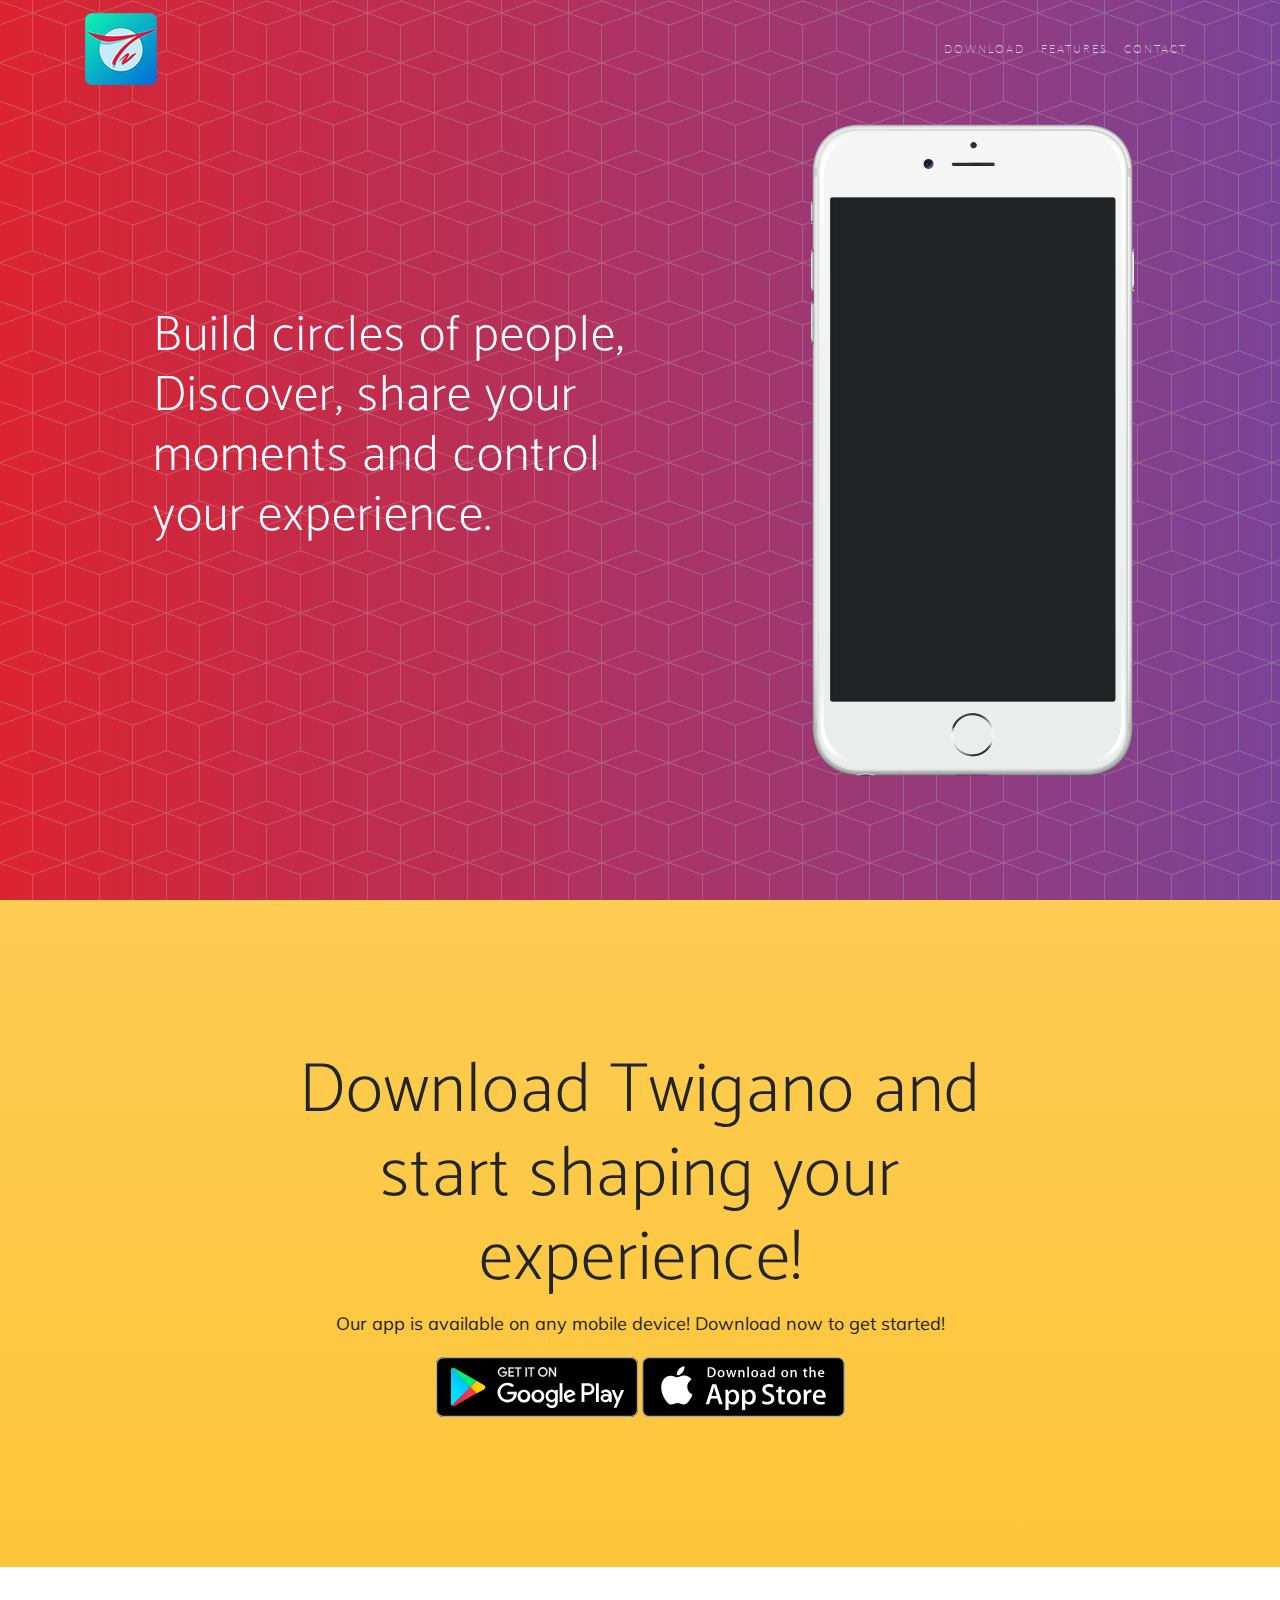
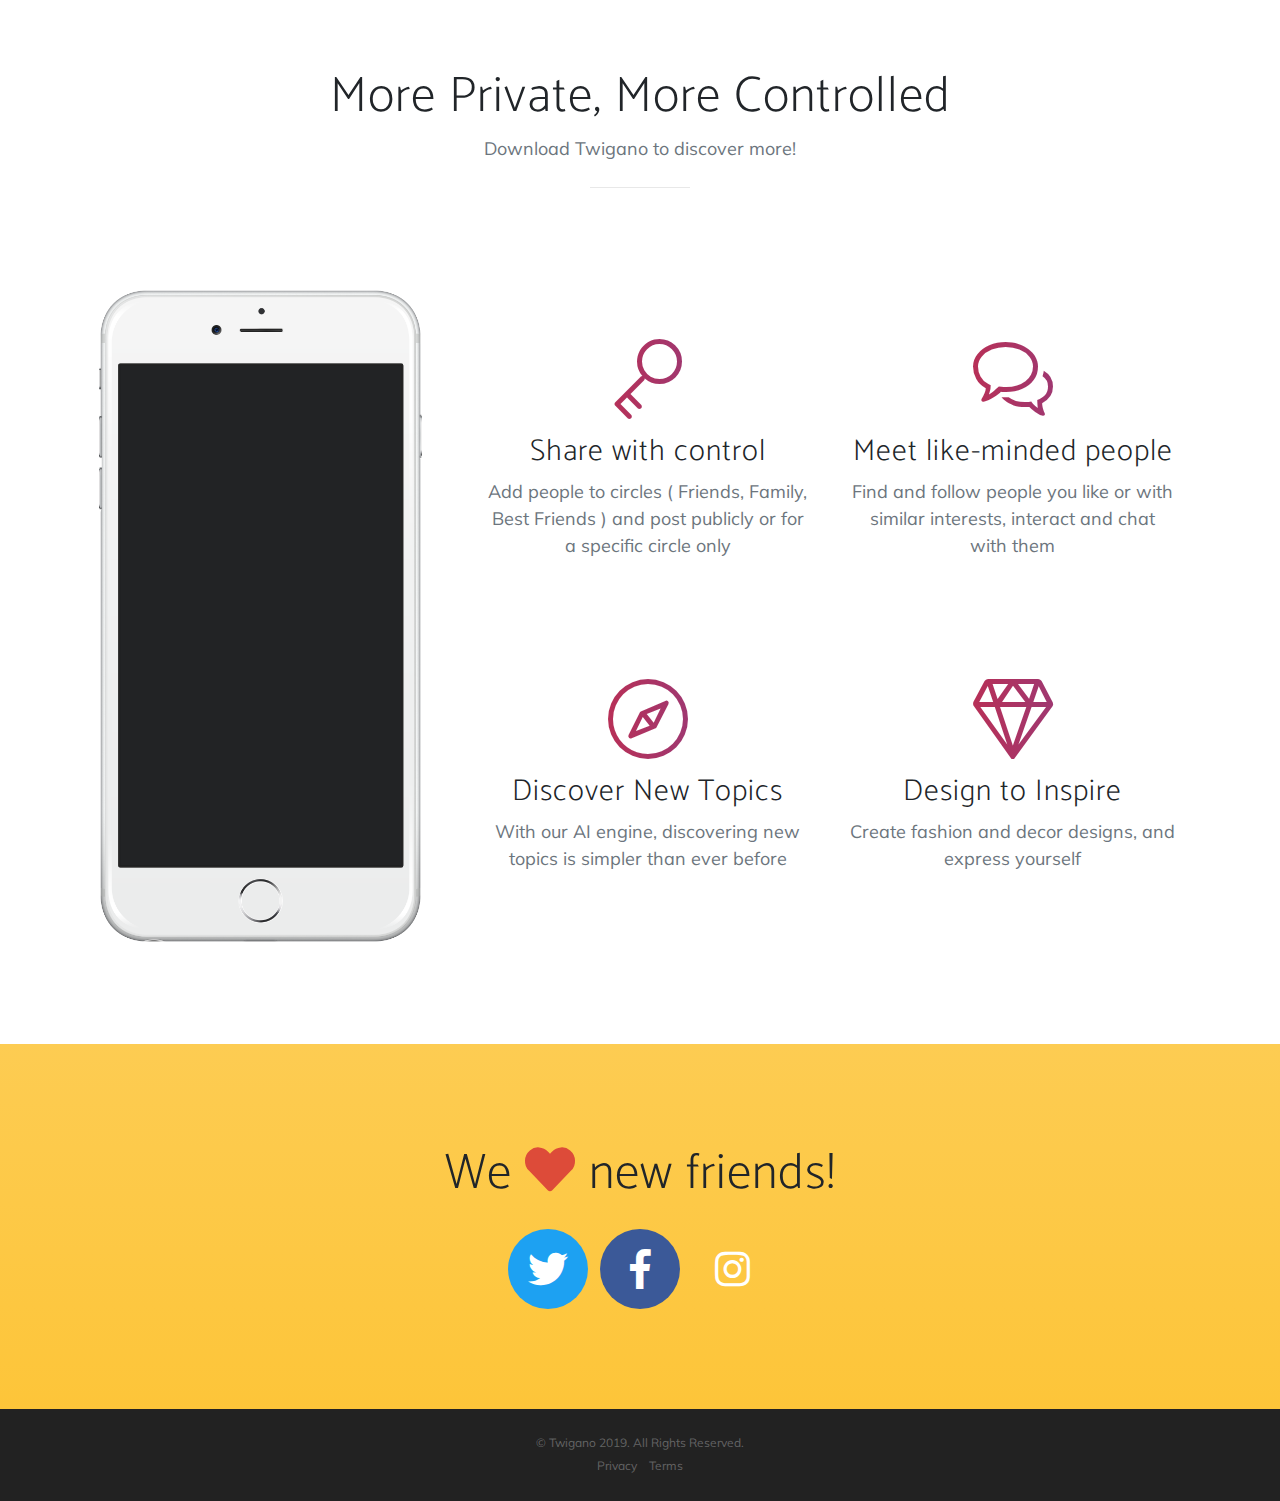
==== commit 6f2df789: "Finalizing" ====
--- a/twigano site/index.html
+++ b/twigano site/index.html
@@ -9,7 +9,7 @@
   <meta name="author" content="">
 
   <title>Twigano - Build Circles, Discover, and Share</title>
-
+  <link rel="shortcut icon" type="image/x-icon" href="img/app-logo32.png" />
   <!-- Bootstrap core CSS -->
   <link href="vendor/bootstrap/css/bootstrap.min.css" rel="stylesheet">
 
@@ -25,6 +25,8 @@
 
   <!-- Custom styles for this template -->
   <link href="css/new-age.min.css" rel="stylesheet">
+  <!-- My CSS-->
+  <link rel="stylesheet" href="css/styles.css">
 
 </head>
 
@@ -70,7 +72,7 @@
               <div class="device">
                 <div class="screen">
                   <!-- Demo image for screen mockup, you can put an image here, some HTML, an animation, video, or anything else! -->
-                  <img src="img/imgapp.png" class="img-fluid" alt="">
+                  <img src="img/home.png" class="img-fluid" alt="">
                 </div>
                 <div class="button">
                   <!-- You can hook the "home button" to some JavaScript events or just remove it -->
@@ -90,7 +92,7 @@
           <h2 class="section-heading">Download Twigano and start shaping your experience!</h2>
           <p>Our app is available on any mobile device! Download now to get started!</p>
           <div class="badges">
-            <a class="badge-link" href="#"><img src="img/google-play-badge.svg" alt=""></a>
+            <a class="badge-link" href="https://play.google.com/store/apps/details?id=com.twigano.inc"><img src="img/google-play-badge.svg" alt=""></a>
             <a class="badge-link" href="#"><img src="img/app-store-badge.svg" alt=""></a>
           </div>
         </div>
@@ -112,7 +114,7 @@
               <div class="device">
                 <div class="screen">
                   <!-- Demo image for screen mockup, you can put an image here, some HTML, an animation, video, or anything else! -->
-                  <img src="img/demo-screen-1.jpg" class="img-fluid" alt="">
+                  <img src="img/design.png" class="img-fluid" alt="">
                 </div>
                 <div class="button">
                   <!-- You can hook the "home button" to some JavaScript events or just remove it -->
@@ -178,18 +180,18 @@
         new friends!</h2>
       <ul class="list-inline list-social">
         <li class="list-inline-item social-twitter">
-          <a href="#">
+          <a href="https://twitter.com/twiganoapp" target="_blank">
             <i class="fab fa-twitter"></i>
           </a>
         </li>
         <li class="list-inline-item social-facebook">
-          <a href="#">
+          <a href="https://www.facebook.com/TwiganoApp/" target="_blank">
             <i class="fab fa-facebook-f"></i>
           </a>
         </li>
-        <li class="list-inline-item social-google-plus">
-          <a href="#">
-            <i class="fab fa-google-plus-g"></i>
+        <li class="list-inline-item social-instagram">
+          <a href="https://www.instagram.com/twiganoapp/" target="_blank">
+            <i class="fab fa-instagram"></i>
           </a>
         </li>
       </ul>
@@ -198,17 +200,17 @@
 
   <footer>
     <div class="container">
-      <p>&copy; Your Website 2019. All Rights Reserved.</p>
+      <p>&copy; Twigano 2019. All Rights Reserved.</p>
       <ul class="list-inline">
         <li class="list-inline-item">
-          <a href="#">Privacy</a>
+          <a href="privacy.html">Privacy</a>
         </li>
         <li class="list-inline-item">
-          <a href="#">Terms</a>
-        </li>
-        <li class="list-inline-item">
+          <a href="terms.html">Terms</a>
+        </li>
+        <!---<li class="list-inline-item">
           <a href="#">FAQ</a>
-        </li>
+        </li>-->
       </ul>
     </div>
   </footer>
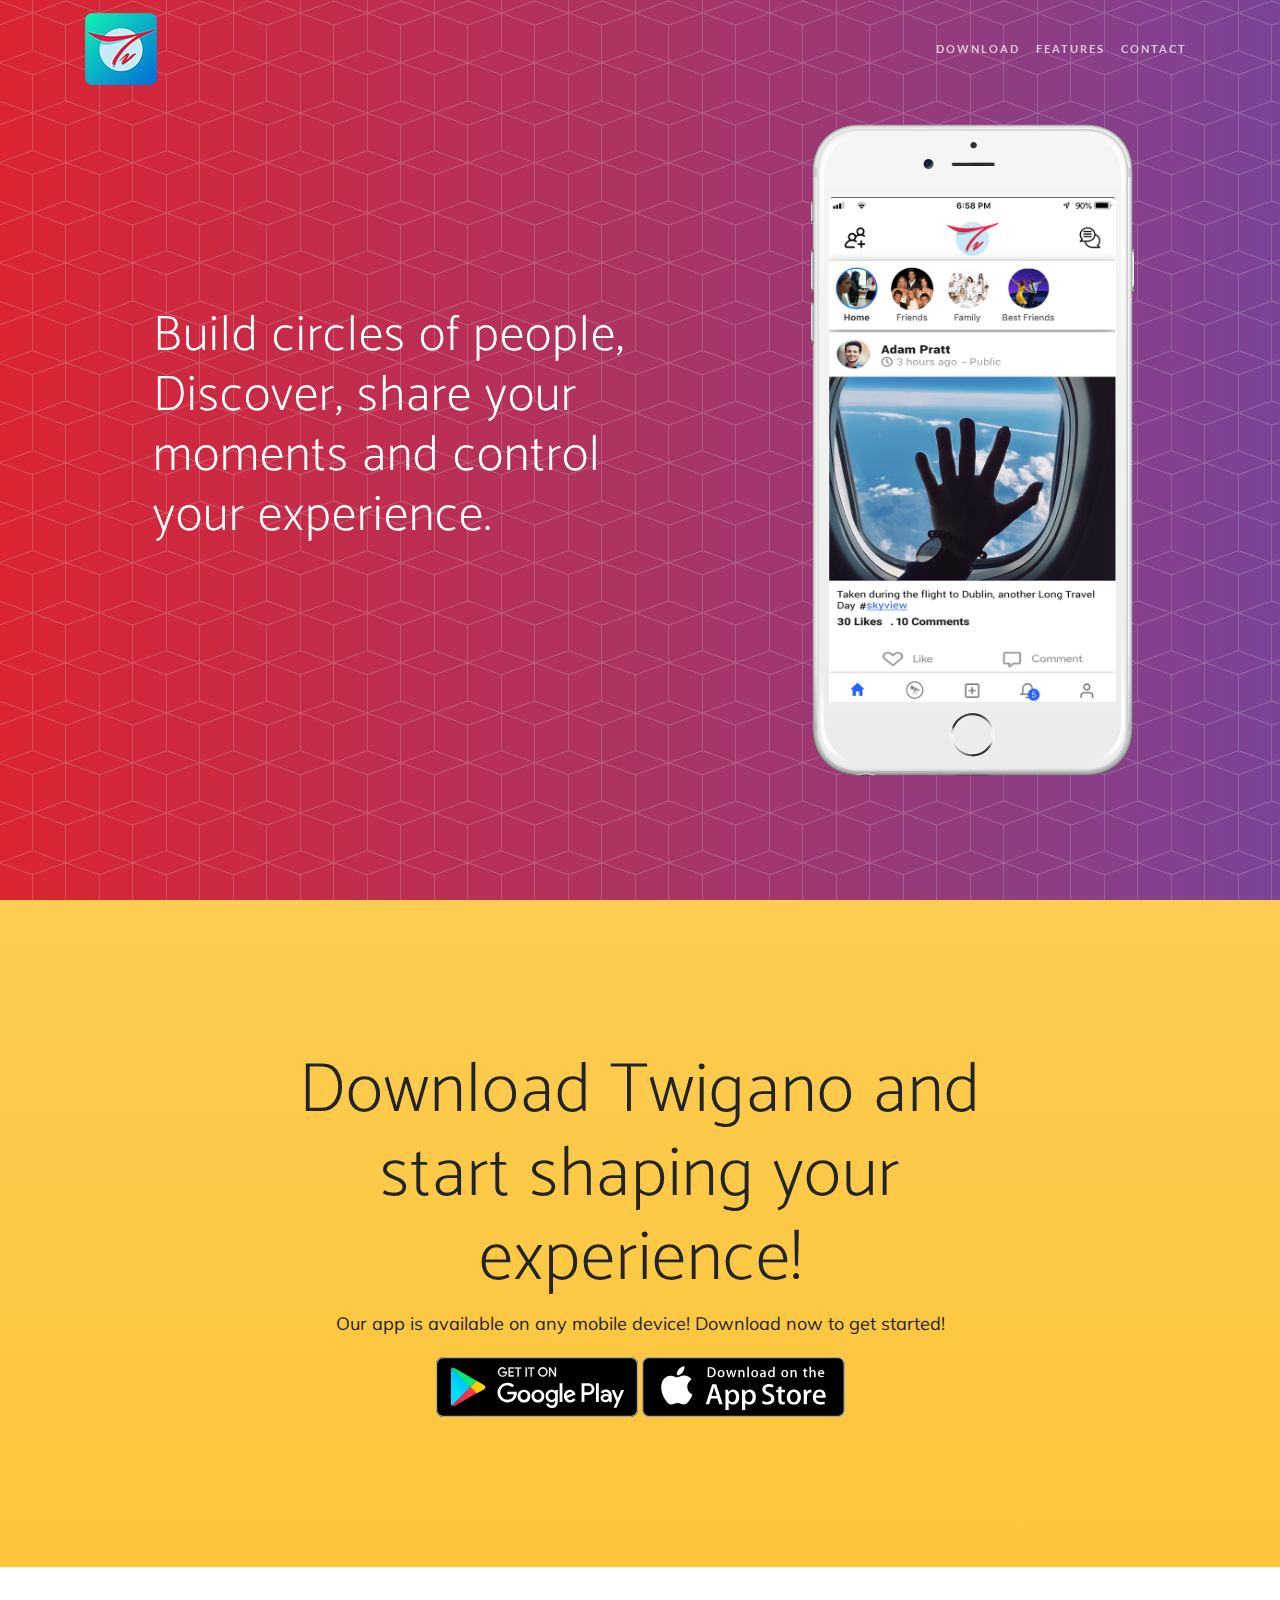
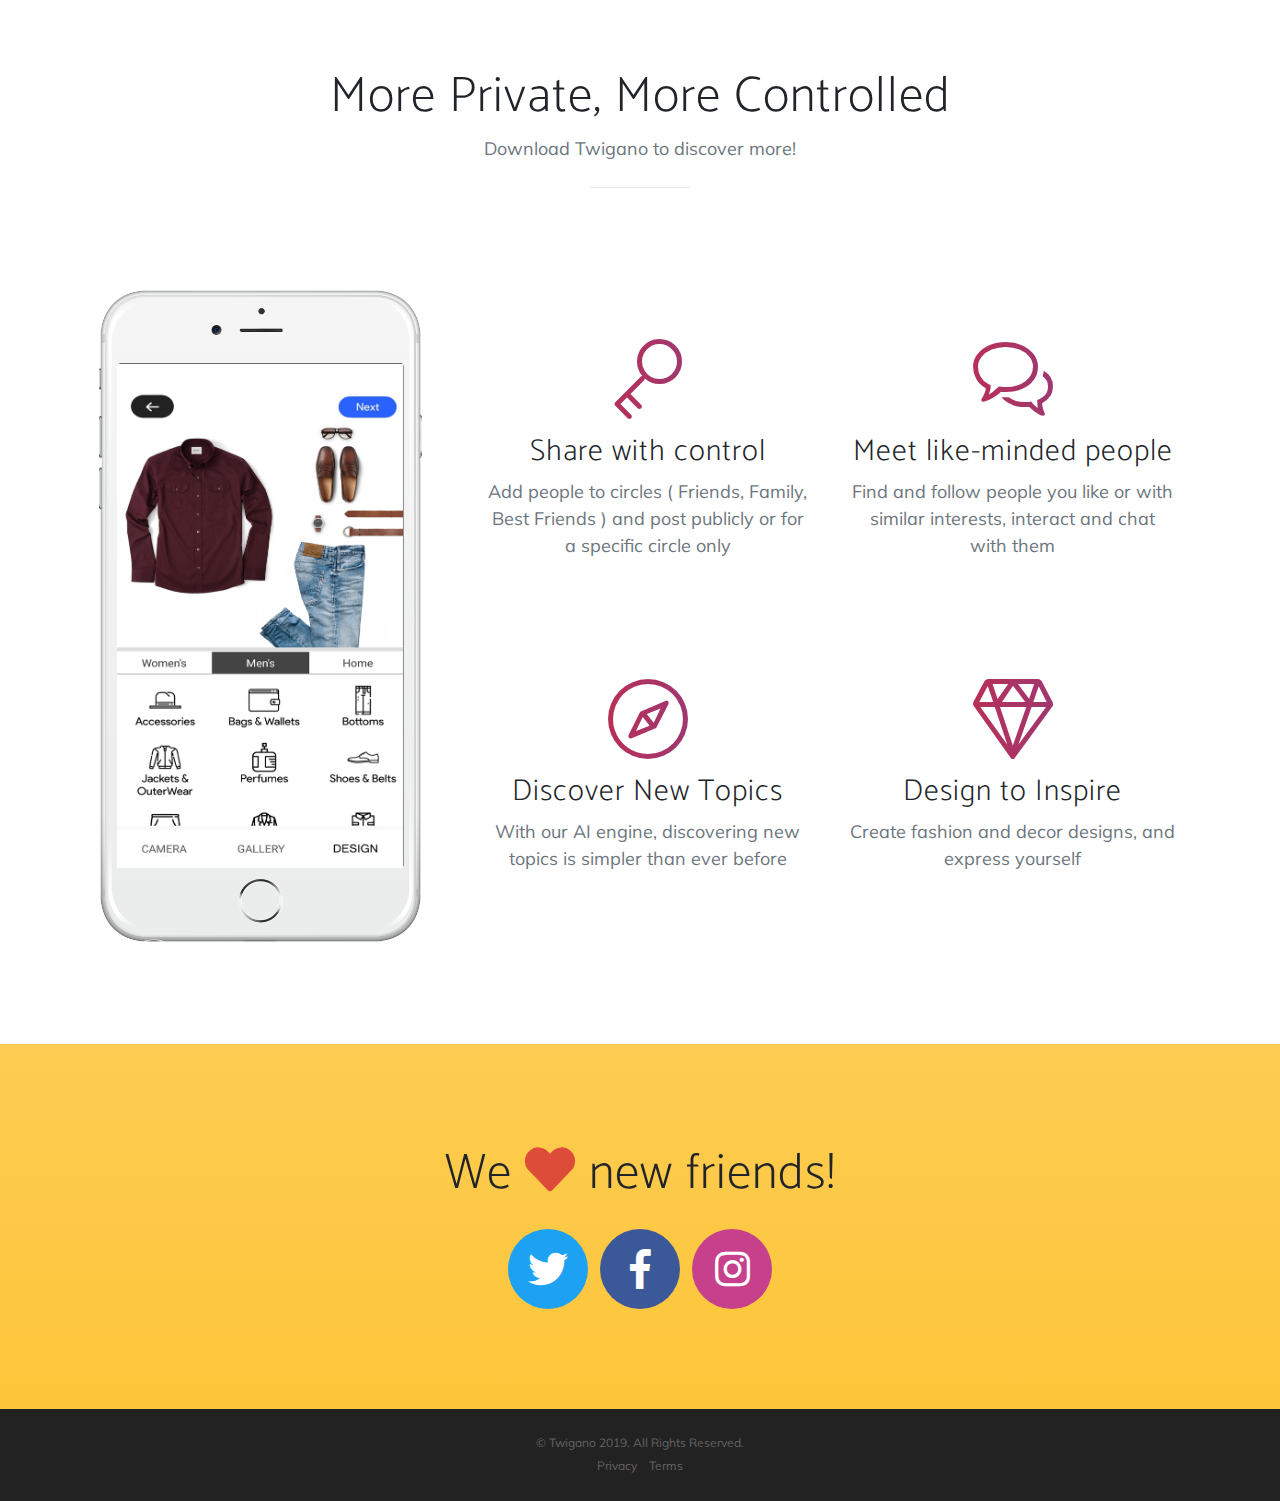
==== commit 42f89c4d: "Privacy and terms in new tab" ====
--- a/twigano site/index.html
+++ b/twigano site/index.html
@@ -203,10 +203,10 @@
       <p>&copy; Twigano 2019. All Rights Reserved.</p>
       <ul class="list-inline">
         <li class="list-inline-item">
-          <a href="privacy.html">Privacy</a>
+          <a href="privacy.html" target="_blank">Privacy</a>
         </li>
         <li class="list-inline-item">
-          <a href="terms.html">Terms</a>
+          <a href="terms.html" target="_blank">Terms</a>
         </li>
         <!---<li class="list-inline-item">
           <a href="#">FAQ</a>
--- a/twigano site/css/styles.css
+++ b/twigano site/css/styles.css
@@ -0,0 +1,7 @@
+.nav-link {
+    font-weight: bold;
+}
+.social-instagram {
+   background-color: #c7408c;
+   border-radius: 50%;
+}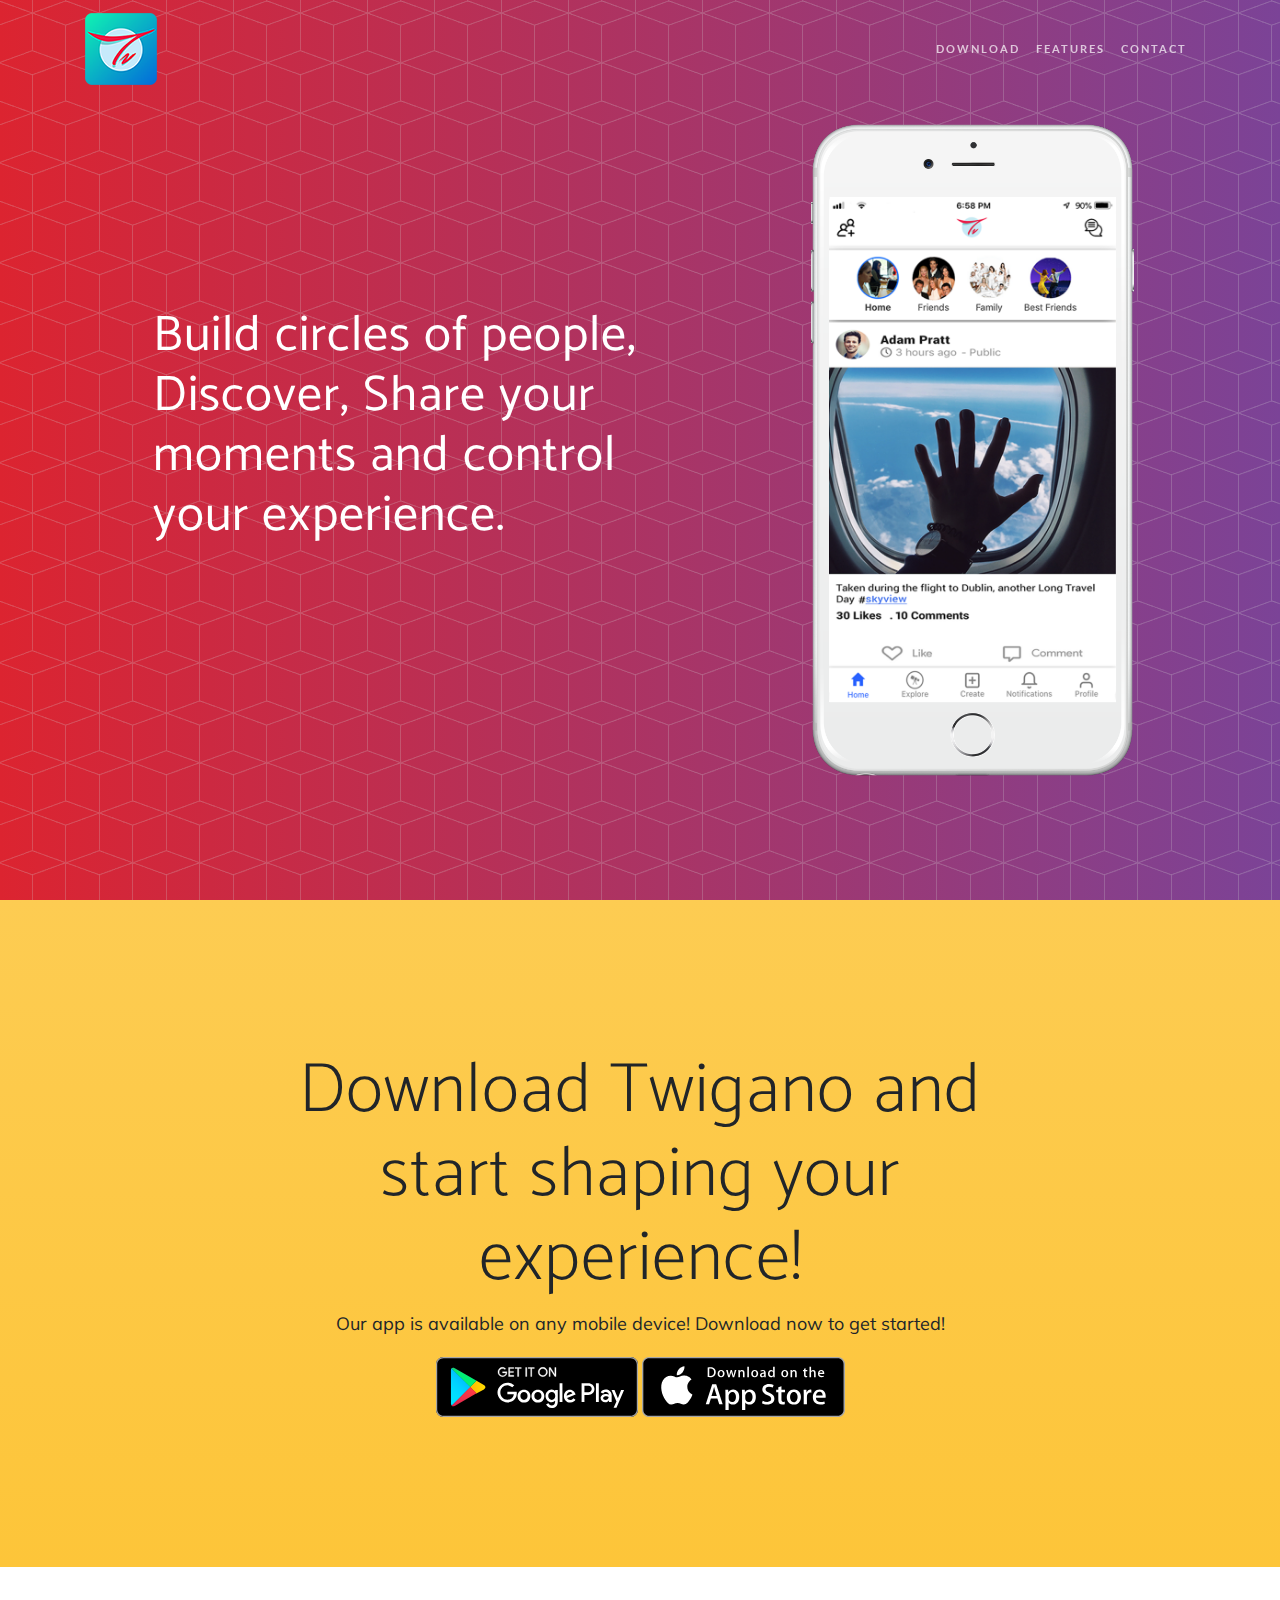
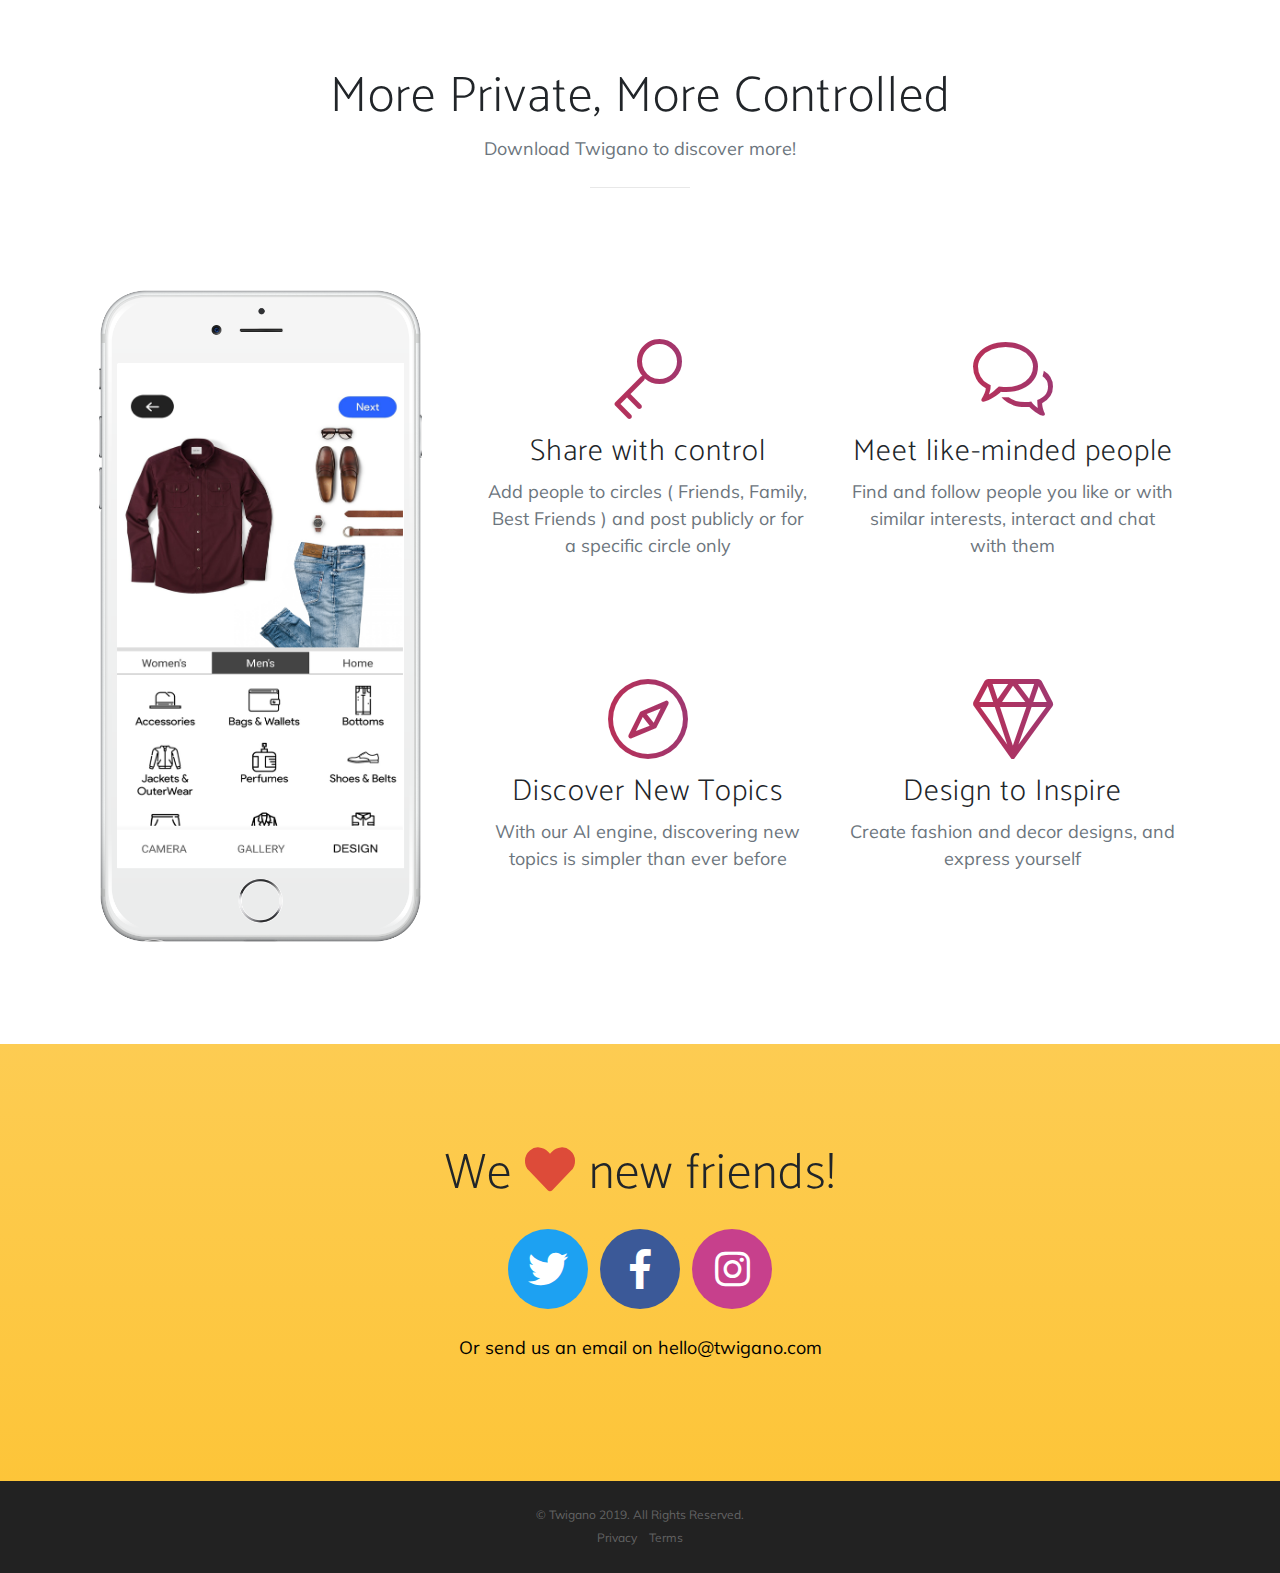
==== commit 4e61a337: "Twigano Site Final" ====
--- a/twigano site/index.html
+++ b/twigano site/index.html
@@ -8,7 +8,7 @@
   <meta name="description" content="">
   <meta name="author" content="">
 
-  <title>Twigano - Build Circles, Discover, and Share</title>
+  <title>Twigano: Build Circles, Discover, and Share!</title>
   <link rel="shortcut icon" type="image/x-icon" href="img/app-logo32.png" />
   <!-- Bootstrap core CSS -->
   <link href="vendor/bootstrap/css/bootstrap.min.css" rel="stylesheet">
@@ -62,7 +62,7 @@
       <div class="row h-100">
         <div class="col-lg-7 my-auto">
           <div class="header-content mx-auto">
-            <h1 class="mb-5"> Build circles of people, Discover, share your moments and control your experience.</h1>
+            <h1 class="mb-5"><strong>Build circles of people, Discover, Share your moments and control your experience.</strong></h1>
             
           </div>
         </div>
@@ -92,8 +92,8 @@
           <h2 class="section-heading">Download Twigano and start shaping your experience!</h2>
           <p>Our app is available on any mobile device! Download now to get started!</p>
           <div class="badges">
-            <a class="badge-link" href="https://play.google.com/store/apps/details?id=com.twigano.inc"><img src="img/google-play-badge.svg" alt=""></a>
-            <a class="badge-link" href="#"><img src="img/app-store-badge.svg" alt=""></a>
+            <a class="badge-link" href="https://play.google.com/store/apps/details?id=com.twigano.v2" target="_blank"><img src="img/google-play-badge.svg" alt="Download Android"></a>
+            <a class="badge-link" href="https://itunes.apple.com/eg/app/twigano/id1463983740?mt=8" target="_blank"><img src="img/app-store-badge.svg" alt="Download iOS"></a>
           </div>
         </div>
       </div>
@@ -195,6 +195,7 @@
           </a>
         </li>
       </ul>
+      <p class="email">Or send us an email on <A class="mailto" HREF="mailto:hello@twigano.com" target="_blank">hello@twigano.com</A></p>
     </div>
   </section>
 
@@ -203,7 +204,7 @@
       <p>&copy; Twigano 2019. All Rights Reserved.</p>
       <ul class="list-inline">
         <li class="list-inline-item">
-          <a href="privacy.html" target="_blank">Privacy</a>
+          <a href="privacy-policy.html" target="_blank">Privacy</a>
         </li>
         <li class="list-inline-item">
           <a href="terms.html" target="_blank">Terms</a>
--- a/twigano site/css/styles.css
+++ b/twigano site/css/styles.css
@@ -4,4 +4,19 @@
 .social-instagram {
    background-color: #c7408c;
    border-radius: 50%;
+}
+.social-instagram:hover{
+    background-color: #b33574 !important;
+}
+.email {
+    margin-top: 25px;
+    color: black;
+}
+.mailto {
+    color: black;
+}
+.mailto:hover{
+    cursor: pointer;
+    color: white;
+    text-decoration: none;
 }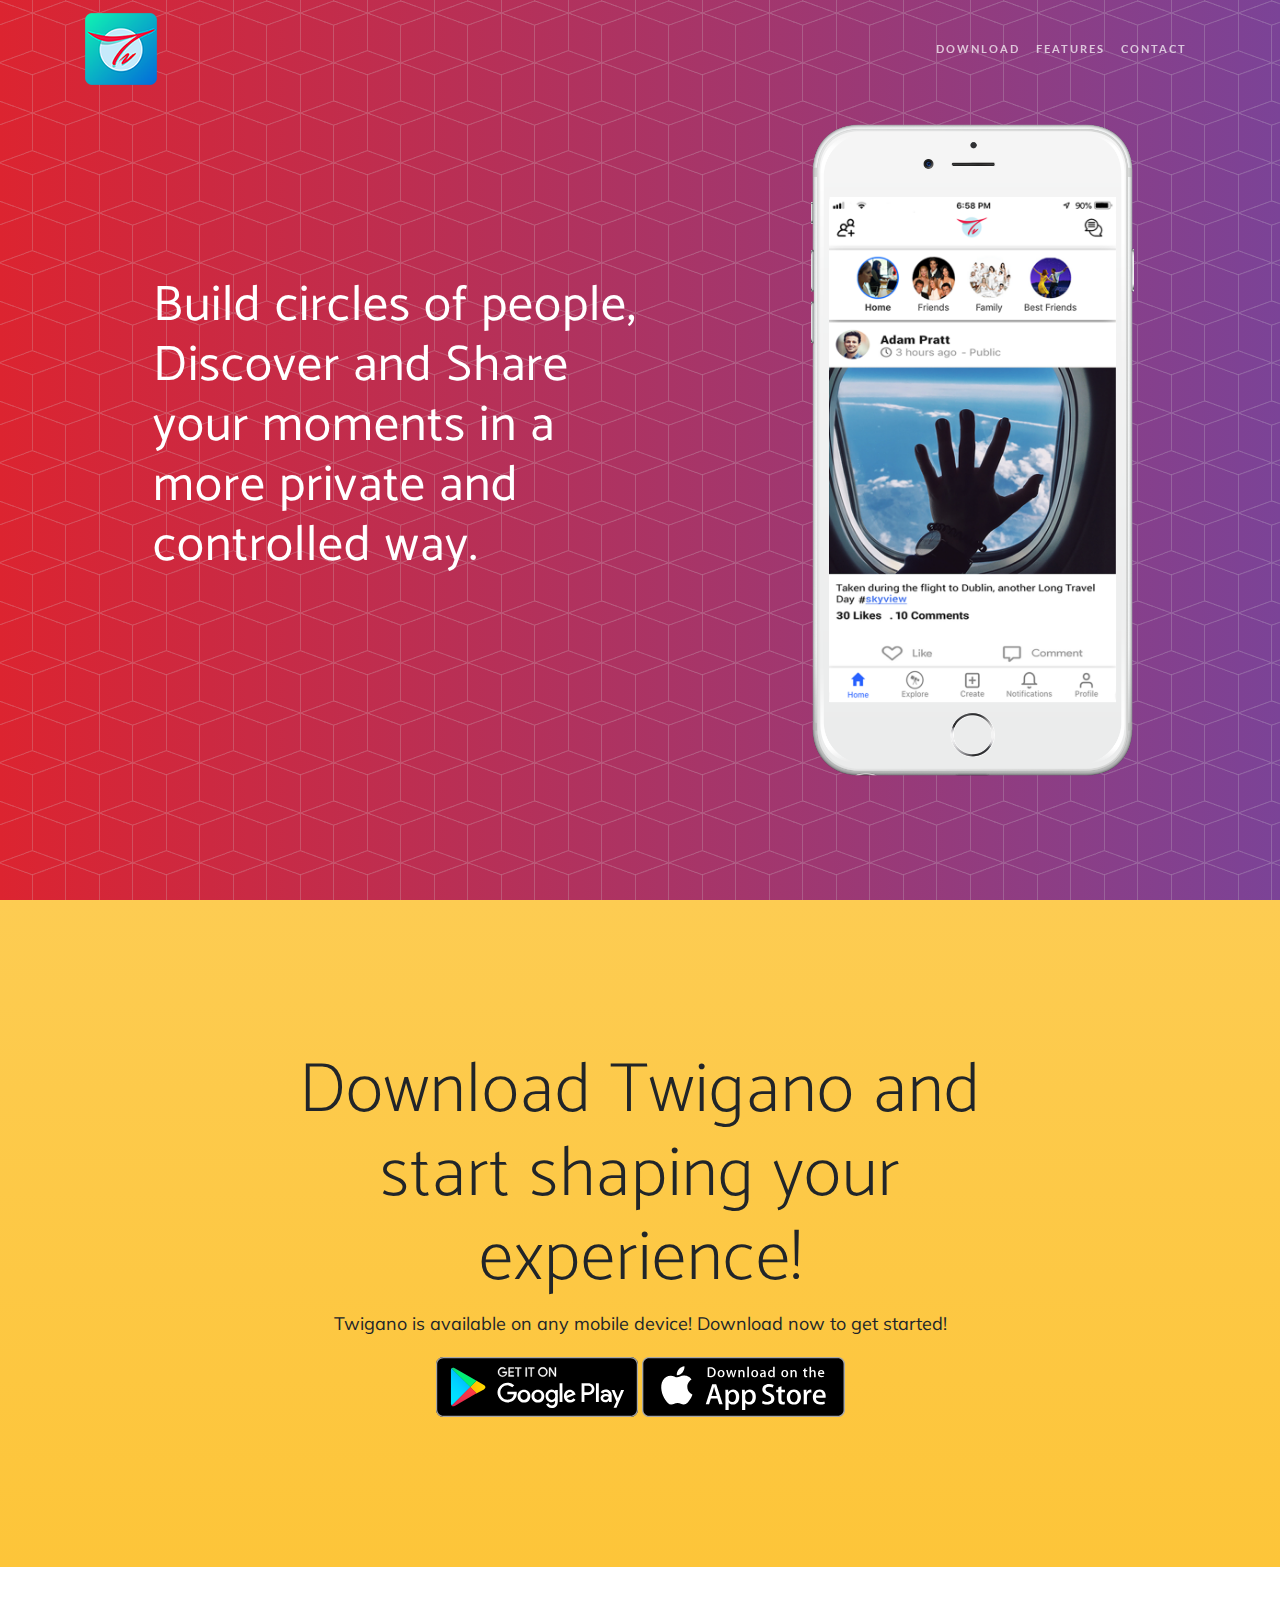
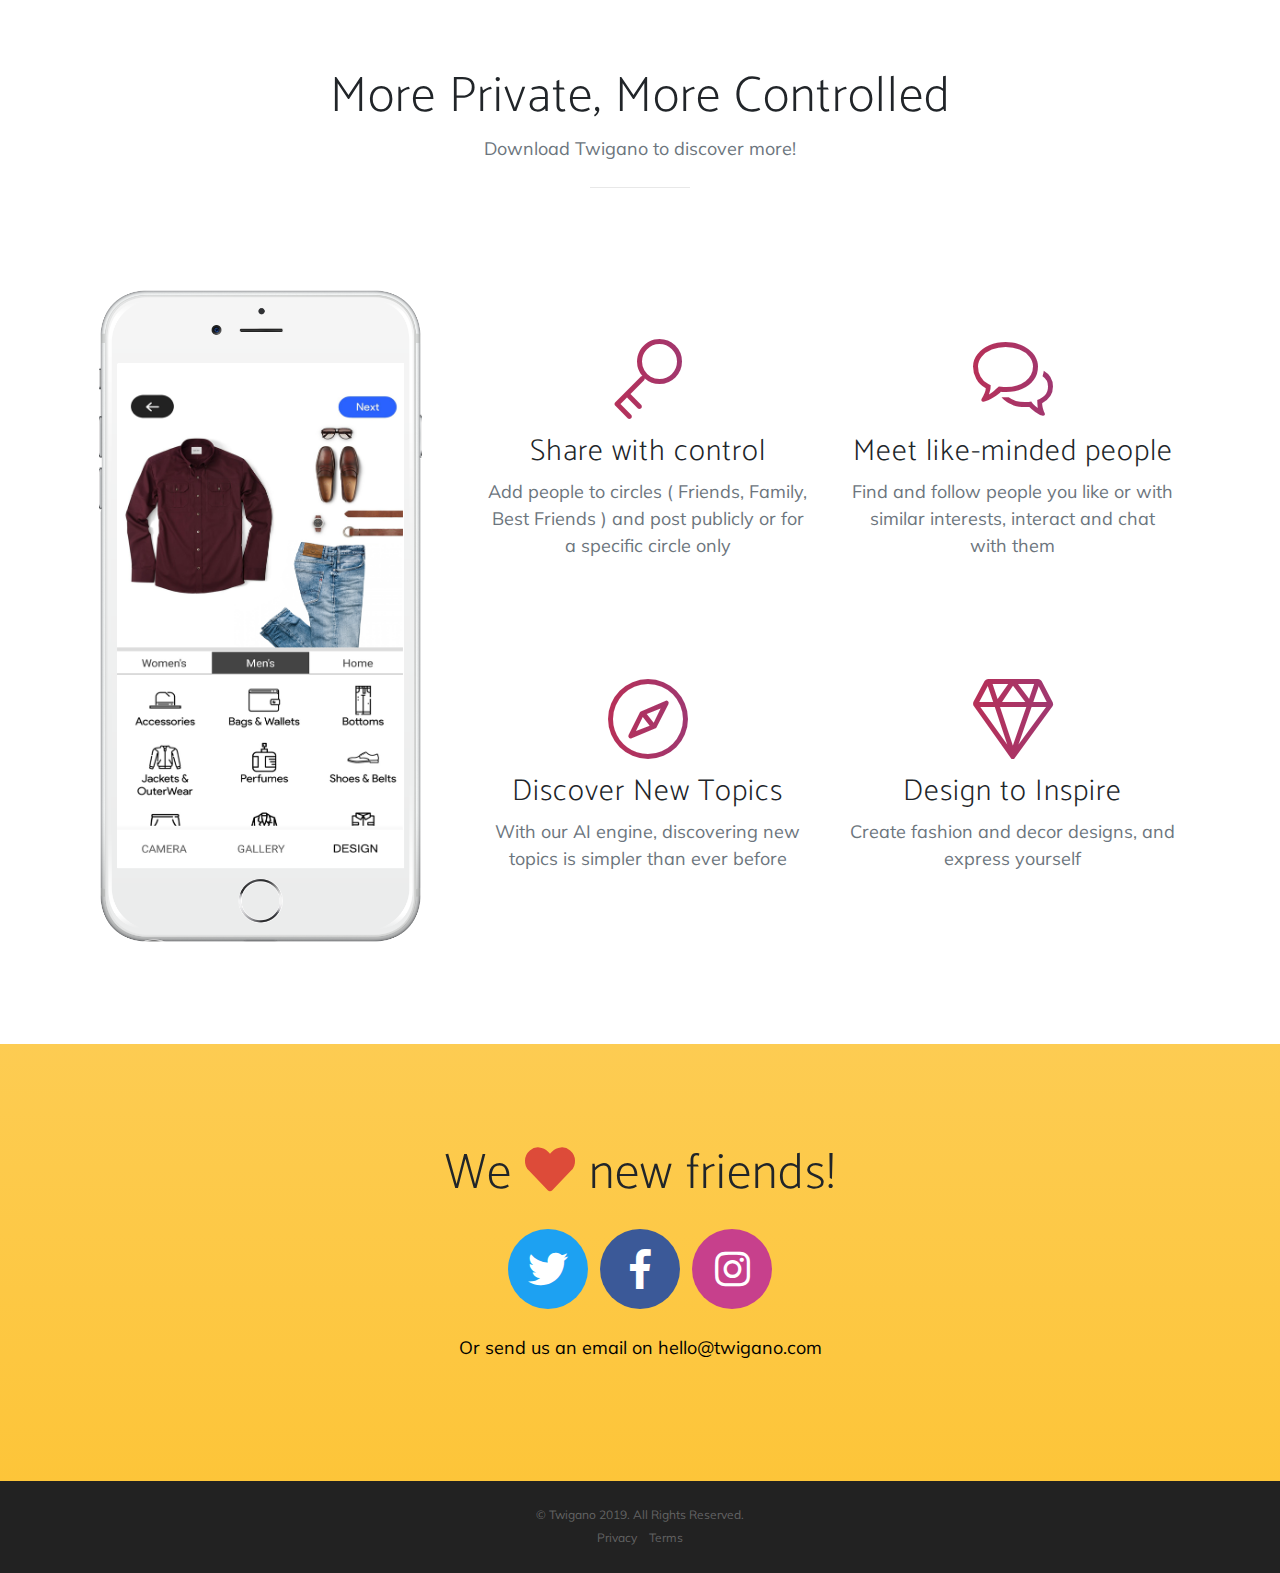
==== commit 886d1d45: "Text Edit" ====
--- a/twigano site/index.html
+++ b/twigano site/index.html
@@ -62,7 +62,7 @@
       <div class="row h-100">
         <div class="col-lg-7 my-auto">
           <div class="header-content mx-auto">
-            <h1 class="mb-5"><strong>Build circles of people, Discover, Share your moments and control your experience.</strong></h1>
+            <h1 class="mb-5"><strong>Build circles of people, Discover and Share your moments in a more private and controlled way.</strong></h1>
             
           </div>
         </div>
@@ -90,7 +90,7 @@
       <div class="row">
         <div class="col-md-8 mx-auto">
           <h2 class="section-heading">Download Twigano and start shaping your experience!</h2>
-          <p>Our app is available on any mobile device! Download now to get started!</p>
+          <p>Twigano is available on any mobile device! Download now to get started!</p>
           <div class="badges">
             <a class="badge-link" href="https://play.google.com/store/apps/details?id=com.twigano.v2" target="_blank"><img src="img/google-play-badge.svg" alt="Download Android"></a>
             <a class="badge-link" href="https://itunes.apple.com/eg/app/twigano/id1463983740?mt=8" target="_blank"><img src="img/app-store-badge.svg" alt="Download iOS"></a>
